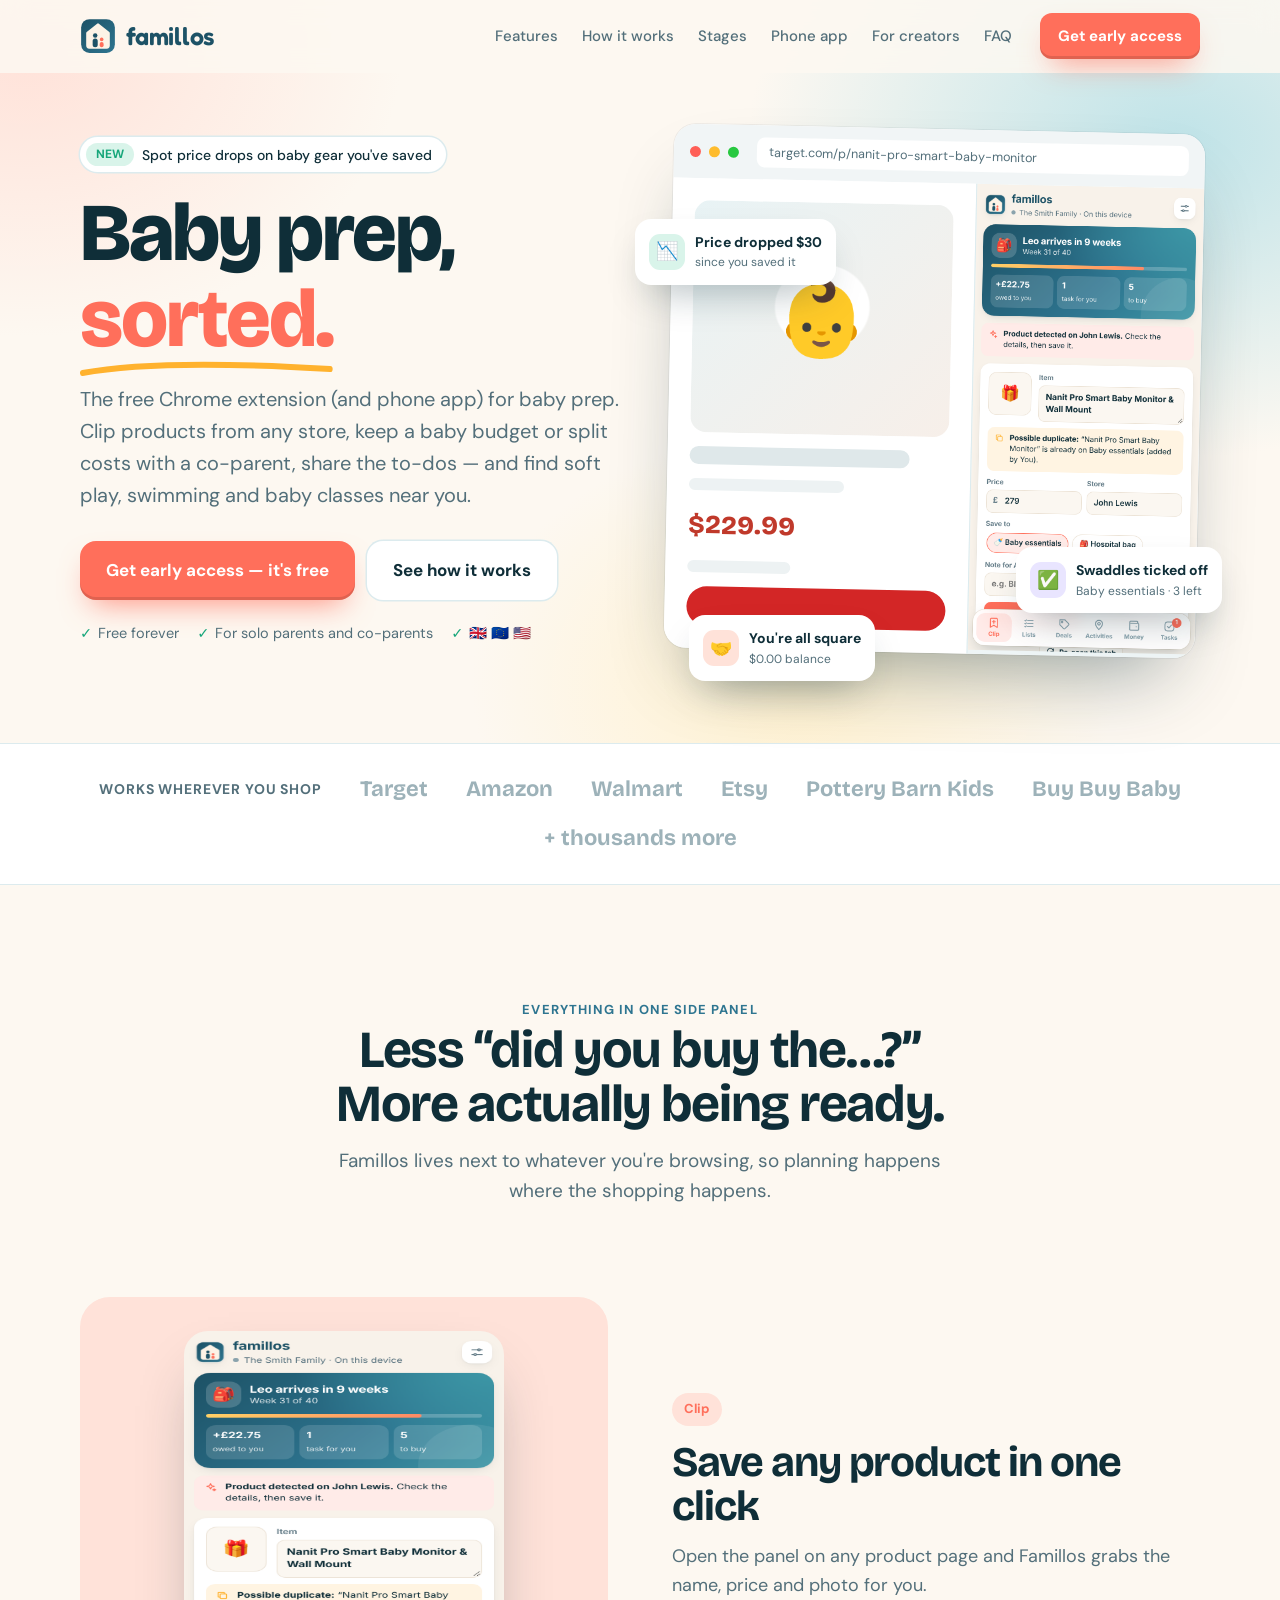
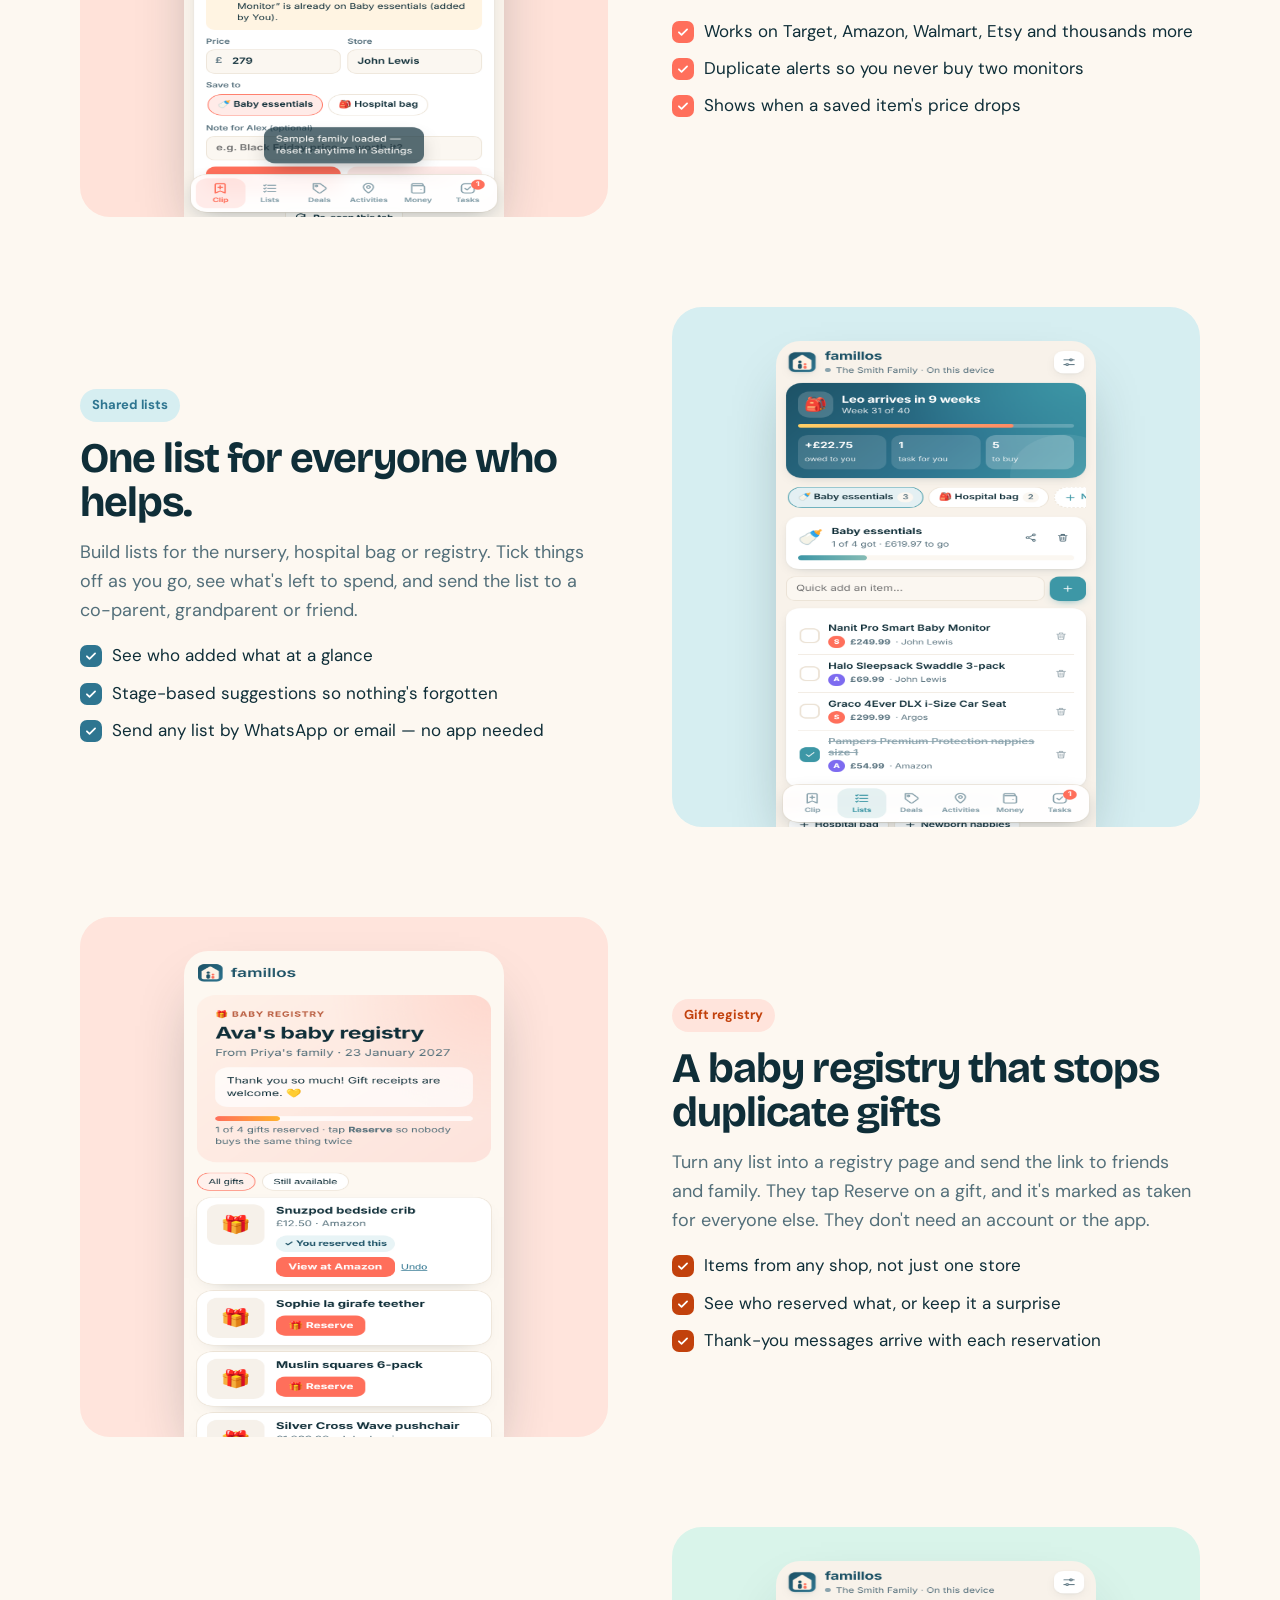
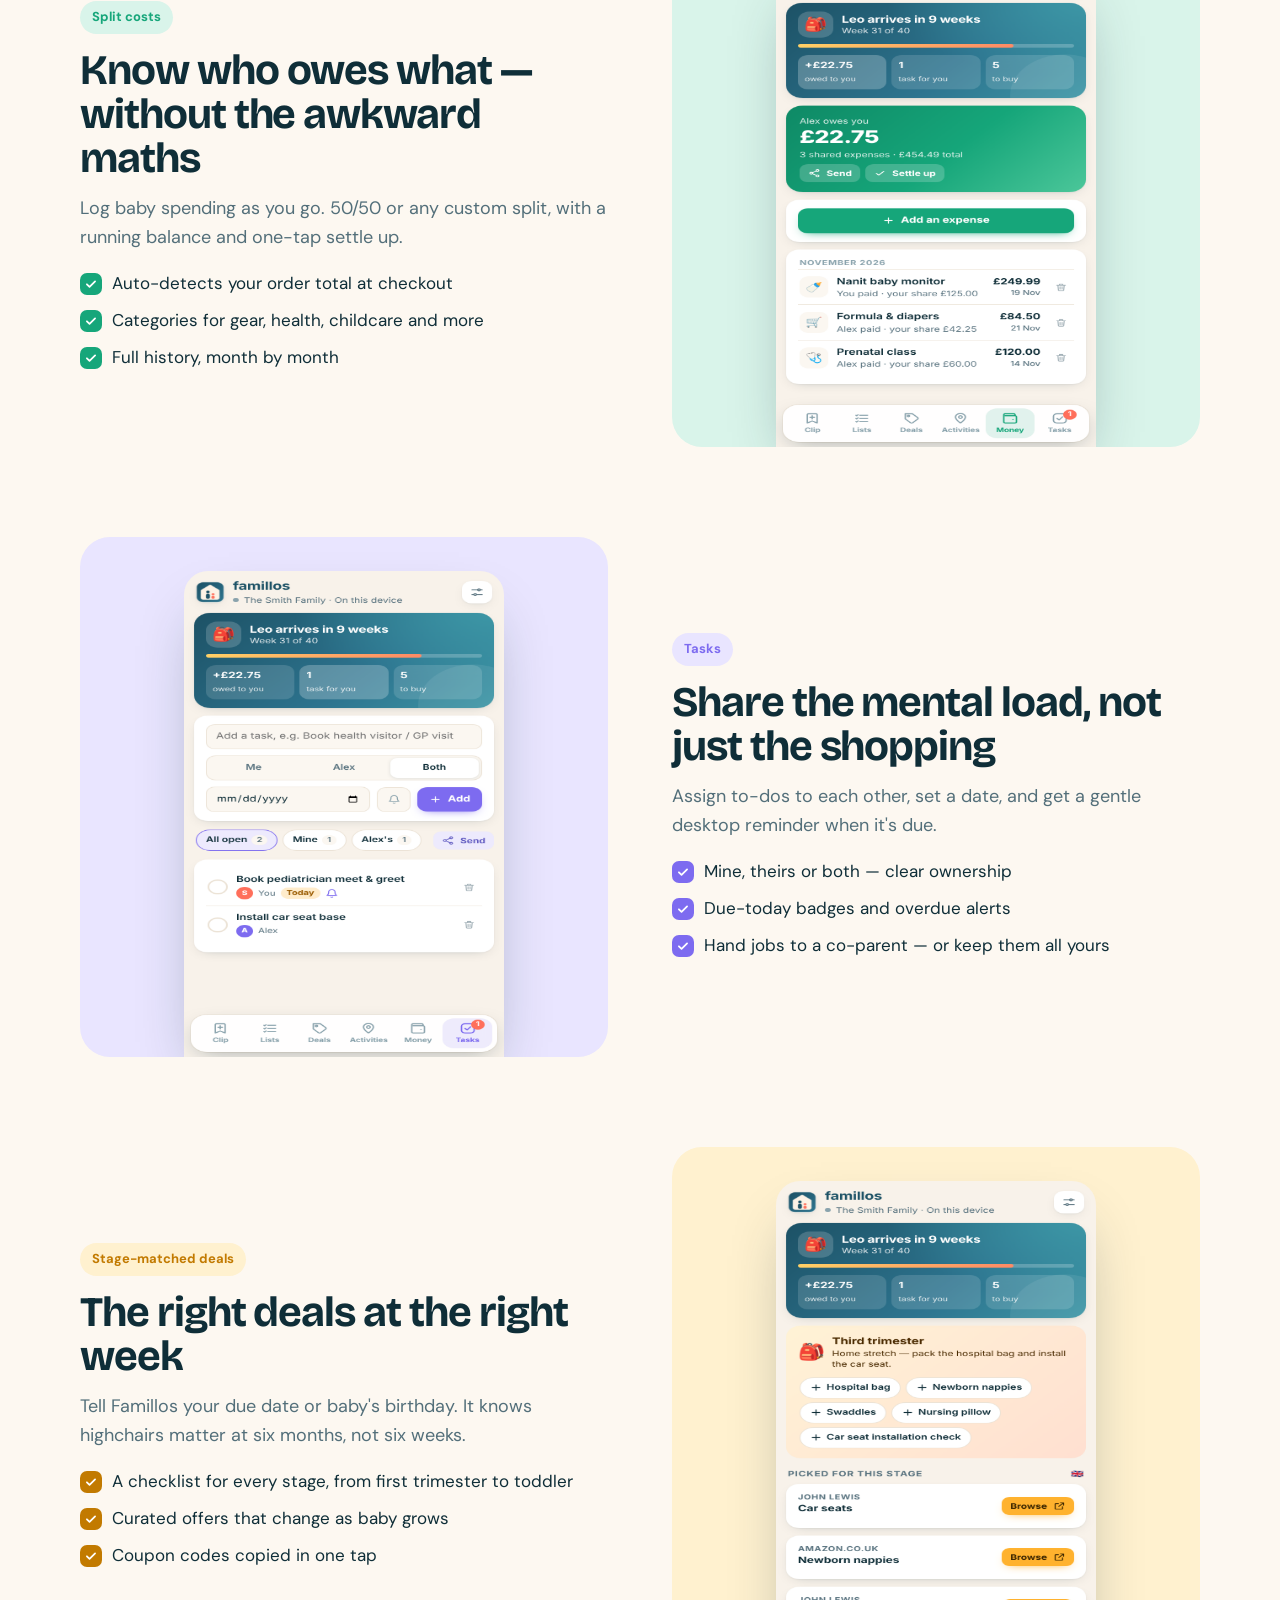
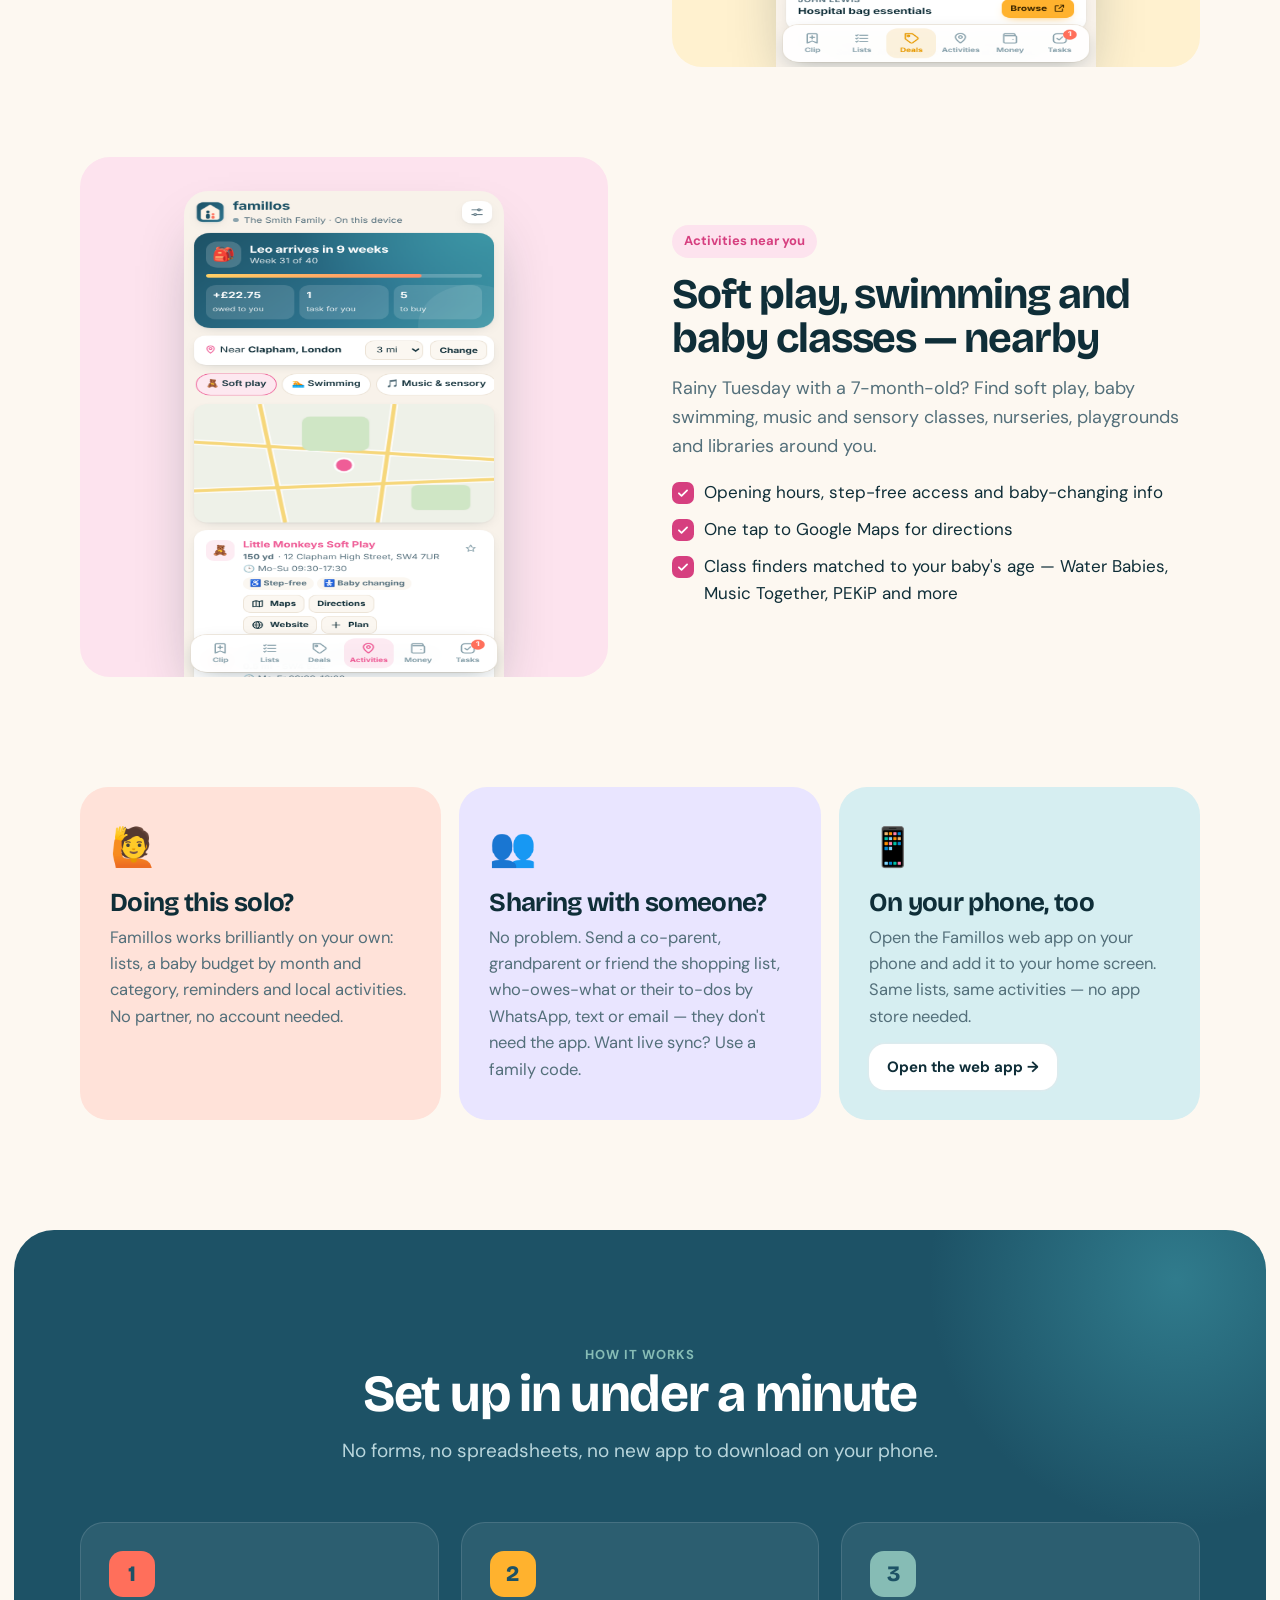
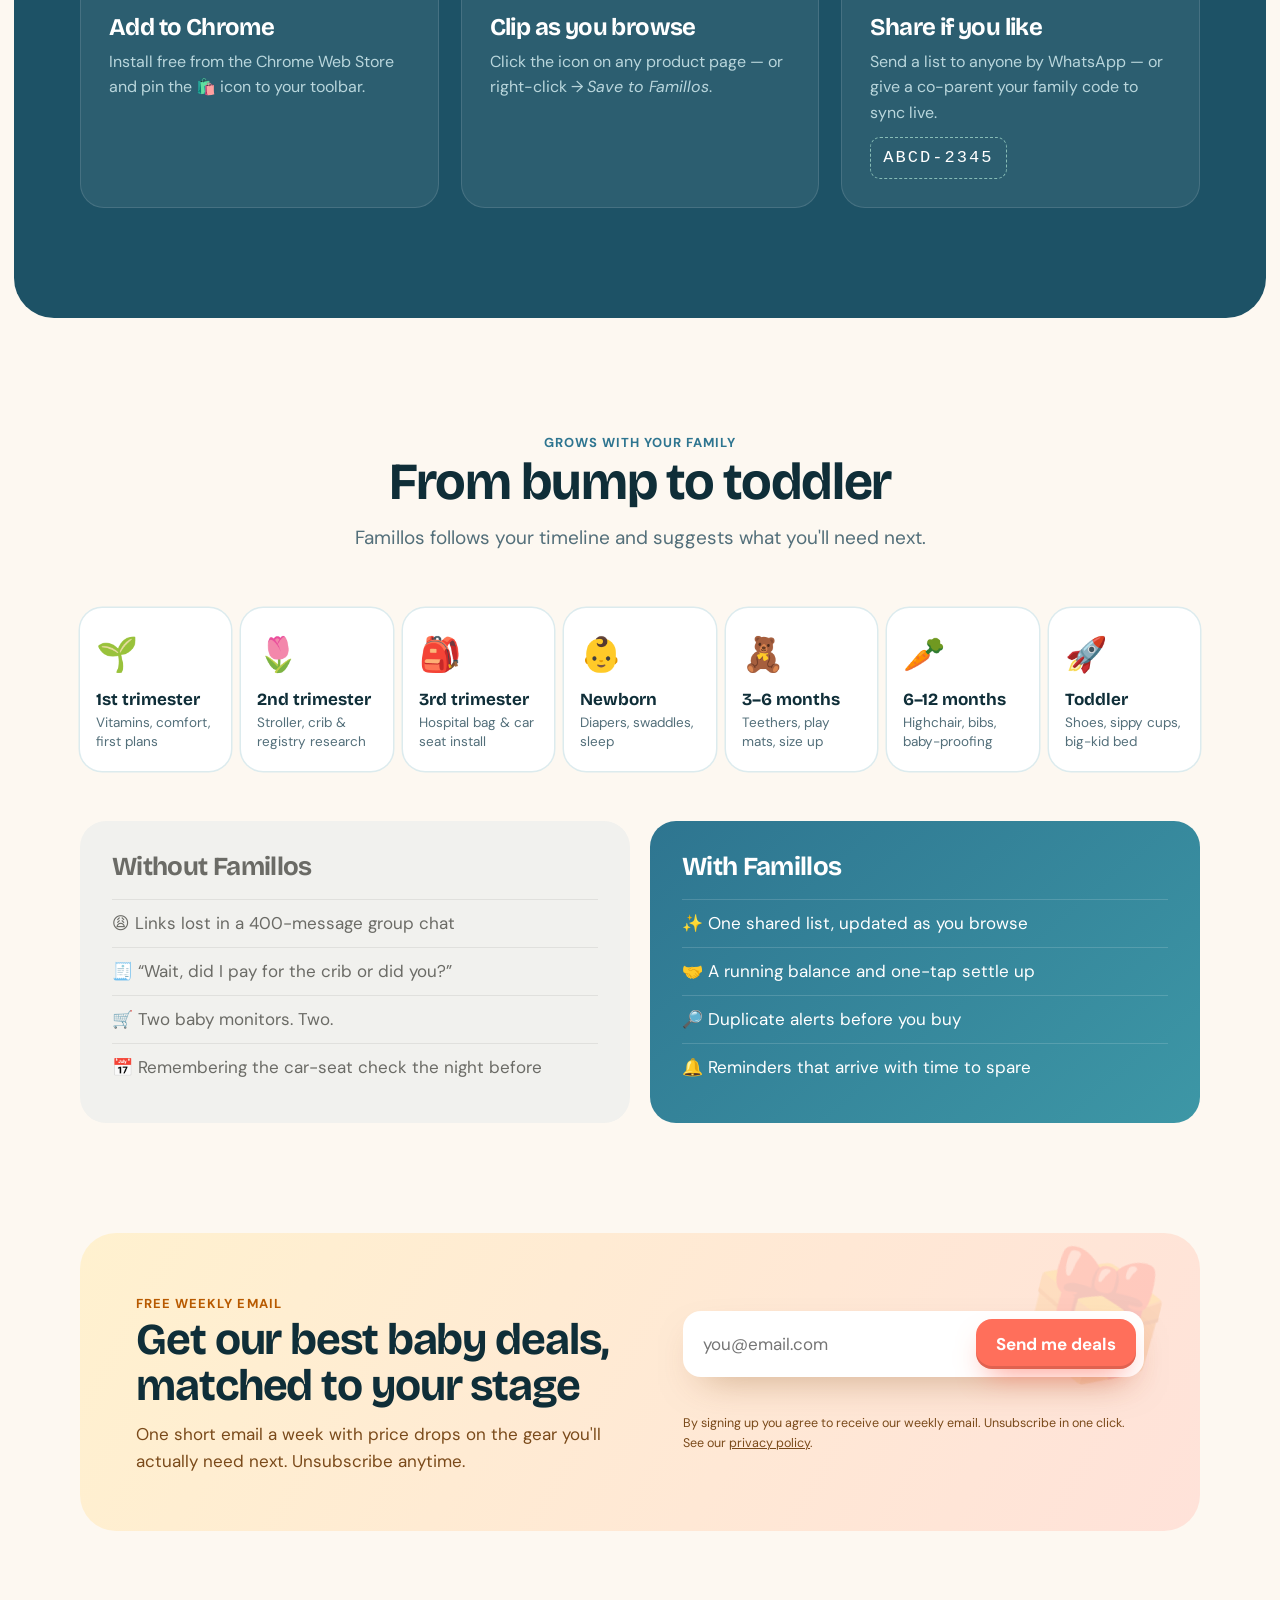
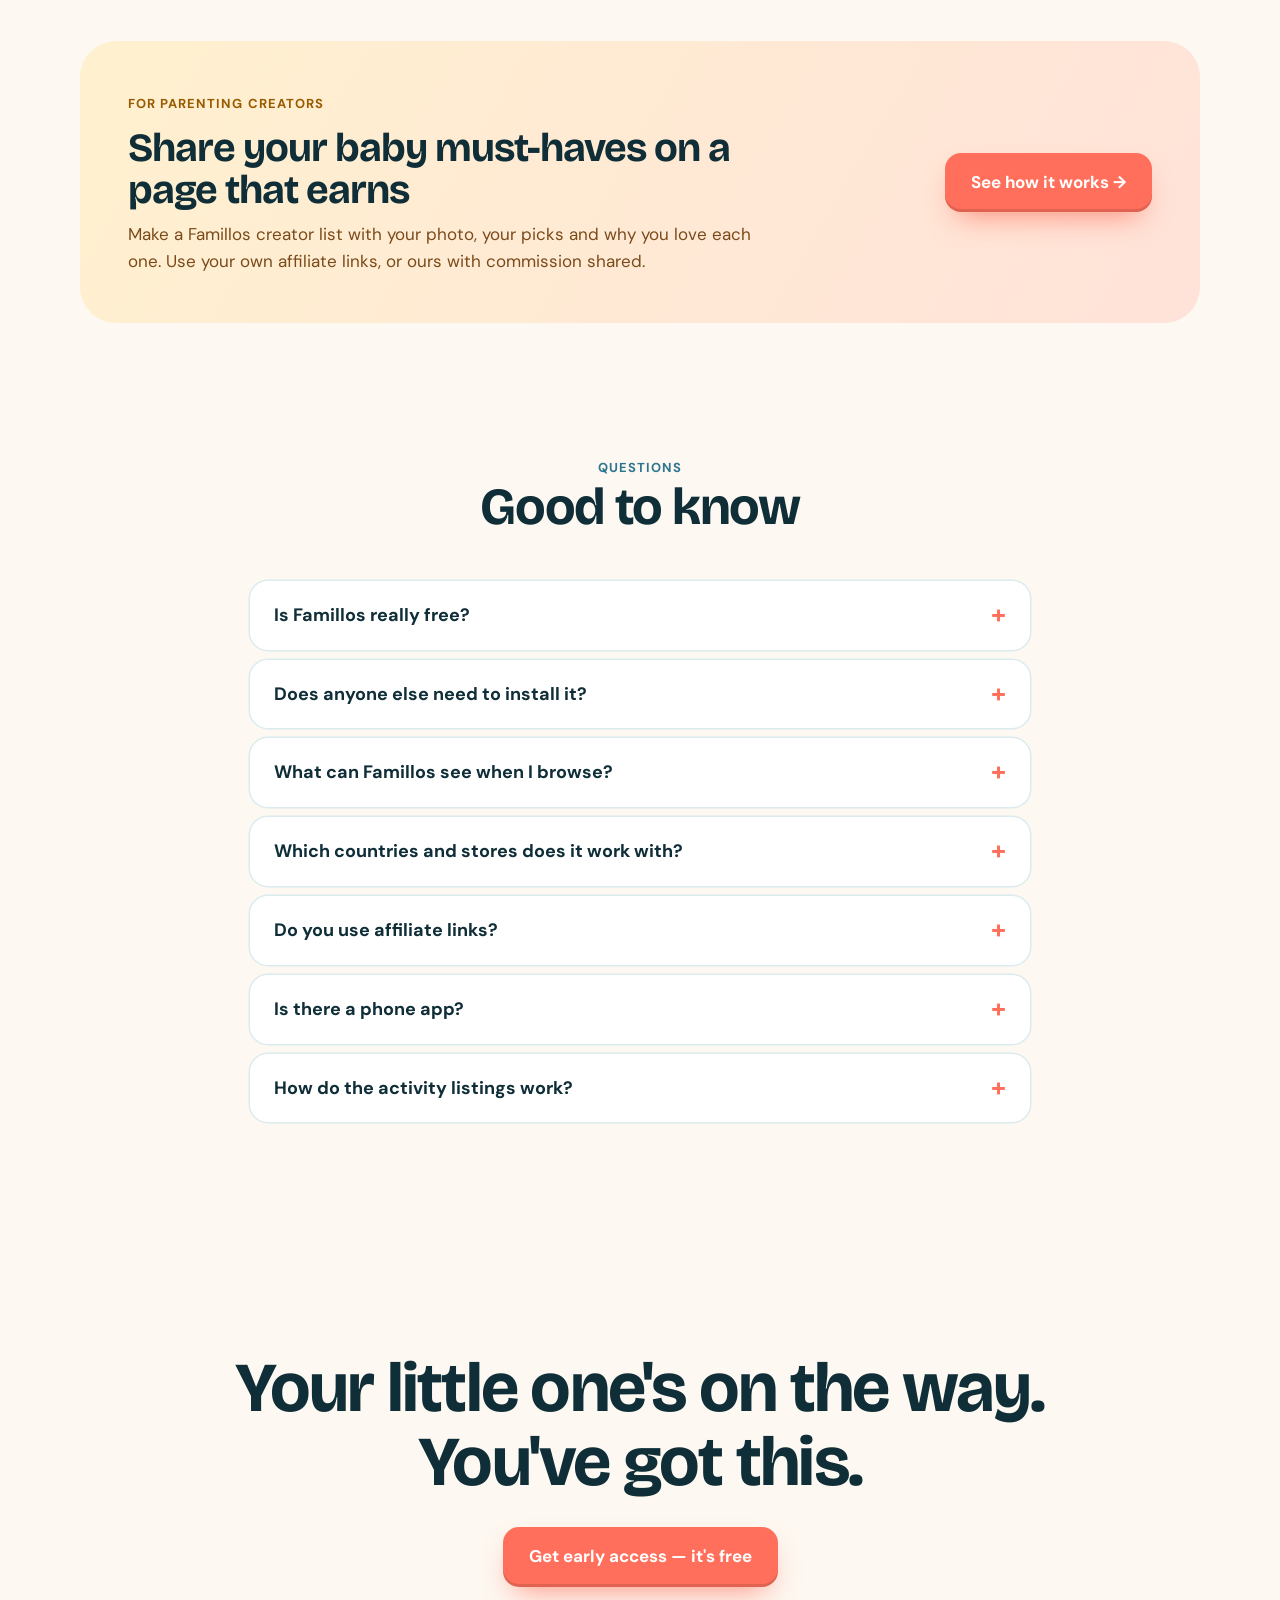
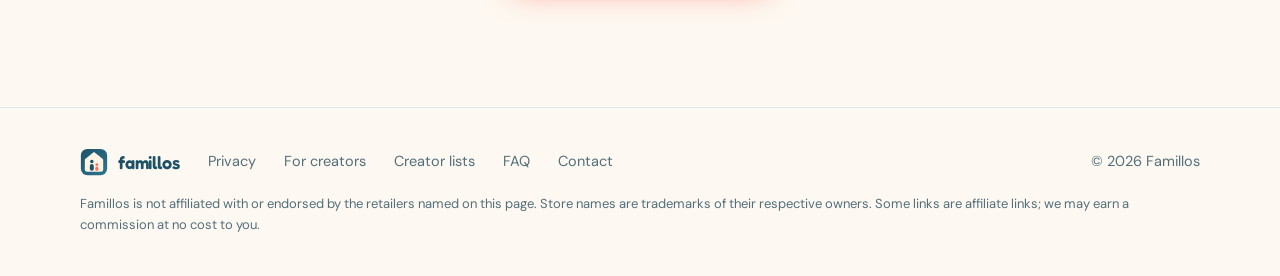
==== website/index.html @ e51f3b95 "Add files via upload" ====
<!DOCTYPE html>
<html lang="en">
<head>
  <meta charset="UTF-8">
  <meta name="viewport" content="width=device-width, initial-scale=1">
  <title>Famillos — Baby shopping, budgets and to-dos, sorted</title>
  <meta name="description" content="Free Chrome extension for expecting and new parents. Save baby products from any store to shared lists, split costs 50/50, share to-dos and get deals matched to your stage.">
  <meta property="og:type" content="website">
  <meta property="og:title" content="Famillos — Baby prep, sorted.">
  <meta property="og:url" content="https://famillos.com/">
  <link rel="canonical" href="https://famillos.com/">
  <meta property="og:description" content="Clip baby products from any store, split costs, share to-dos. Free for Chrome.">
  <meta property="og:image" content="https://famillos.com/assets/og-image.png">
  <meta name="twitter:card" content="summary_large_image">
  <link rel="icon" href="assets/favicon.png">
  <link rel="apple-touch-icon" href="assets/icon-180.png">
  <link rel="preconnect" href="https://fonts.googleapis.com">
  <link rel="preconnect" href="https://fonts.gstatic.com" crossorigin>
  <link href="https://fonts.googleapis.com/css2?family=Fredoka:wght@500;600;700&family=Bricolage+Grotesque:opsz,wght@12..96,600;12..96,800&family=DM+Sans:opsz,wght@9..40,400;9..40,500;9..40,700&display=swap" rel="stylesheet">
  <link rel="stylesheet" href="assets/site.css">
</head>
<body>

<nav>
  <div class="wrap">
    <a class="logo" href="/" aria-label="Famillos home"><img src="assets/logo.svg" alt="">famillos</a>
    <div class="links"><a href="#features">Features</a><a href="#how">How it works</a><a href="#stages">Stages</a><a href="app/">Phone app</a><a href="creators.html">For creators</a><a href="#faq">FAQ</a></div>
    <a class="btn btn-main" data-install="nav" href="#" style="white-space:nowrap">Add to Chrome<span class="hide-sm">&nbsp;— free</span></a>
  </div>
</nav>

<header class="hero">
  <div class="wrap hero-grid">
    <div>
      <span class="pill"><b>NEW</b> Spot price drops on baby gear you've saved</span>
      <h1>Baby prep,<br><span class="hl">sorted.<svg viewBox="0 0 300 18" preserveAspectRatio="none"><path d="M3 13C60 4 160 2 297 9" stroke="#ffb22e" stroke-width="6" fill="none" stroke-linecap="round"/></svg></span></h1>
      <p class="lead">The free Chrome extension (and phone app) for baby prep. Clip products from any store, keep a baby budget or split costs with a co-parent, share the to-dos — and find soft play, swimming and baby classes near you.</p>
      <div class="cta-row">
        <a class="btn btn-main" data-install="hero" href="#"><span class="chrome"></span> Add to Chrome — it's free</a>
        <a class="btn btn-ghost" href="#how">See how it works</a>
      </div>
      <div class="trust"><span>Free forever</span><span>For solo parents and co-parents</span><span>🇬🇧 🇪🇺 🇺🇸</span></div>
    </div>

    <div class="stage">
      <div class="browser">
        <div class="bar"><i></i><i></i><i></i><div class="url">target.com/p/nanit-pro-smart-baby-monitor</div></div>
        <div class="viewport">
          <div class="shop">
            <div class="img">👶</div>
            <div class="sk t"></div><div class="sk w6"></div>
            <div class="price-tag">$229.99</div>
            <div class="sk w4"></div>
            <div class="add-cart"></div>
          </div>
          <div class="panel"><img src="assets/panel-clip.png" alt="Famillos side panel detecting a baby monitor and offering to save it to a shared list"></div>
        </div>
      </div>
      <div class="sticker s1"><div class="e" style="background:var(--mintbg)">📉</div><div><b>Price dropped $30</b><small>since you saved it</small></div></div>
      <div class="sticker s2"><div class="e" style="background:var(--lilacbg)">✅</div><div><b>Swaddles ticked off</b><small>Baby essentials · 3 left</small></div></div>
      <div class="sticker s3"><div class="e" style="background:var(--peach)">🤝</div><div><b>You're all square</b><small>$0.00 balance</small></div></div>
    </div>
  </div>
</header>

<div class="stores">
  <div class="wrap" id="storeStrip"><span>Works wherever you shop</span><b>Amazon</b><b>John Lewis</b><b>Boots</b><b>Target</b><b>bol.com</b><b>Etsy</b><b>+ thousands more</b></div>
</div>

<section id="features">
  <div class="wrap">
    <div class="center reveal">
      <span class="eyebrow">Everything in one side panel</span>
      <h2>Less “did you buy the…?”<br>More actually being ready.</h2>
      <p class="lead">Famillos lives next to whatever you're browsing, so planning happens where the shopping happens.</p>
    </div>

    <div class="feat reveal c-coral">
      <div class="copy">
        <span class="tag">Clip</span>
        <h3>Save any product in one click</h3>
        <p>Open the panel on any product page and Famillos grabs the name, price and photo for you.</p>
        <ul><li>Works on Target, Amazon, Walmart, Etsy and thousands more</li><li>Duplicate alerts so you never buy two monitors</li><li>Shows when a saved item's price drops</li></ul>
      </div>
      <div class="shot"><img src="assets/panel-clip.png" alt="Clipping a product" loading="lazy"></div>
    </div>

    <div class="feat reveal c-teal">
      <div class="copy">
        <span class="tag">Shared lists</span>
        <h3>One list for everyone who helps.</h3>
        <p>Build lists for the nursery, hospital bag or registry. Tick things off as you go, see what's left to spend, and send the list to a co-parent, grandparent or friend.</p>
        <ul><li>See who added what at a glance</li><li>Stage-based suggestions so nothing's forgotten</li><li>Send any list by WhatsApp or email — no app needed</li></ul>
      </div>
      <div class="shot"><img src="assets/panel-lists.png" alt="Shared baby lists" loading="lazy"></div>
    </div>

    <div class="feat reveal c-rose">
      <div class="copy">
        <span class="tag">Gift registry</span>
        <h3>A baby registry that stops duplicate gifts</h3>
        <p>Turn any list into a registry page and send the link to friends and family. They tap Reserve on a gift, and it's marked as taken for everyone else. They don't need an account or the app.</p>
        <ul><li>Items from any shop, not just one store</li><li>See who reserved what, or keep it a surprise</li><li>Thank-you messages arrive with each reservation</li></ul>
      </div>
      <div class="shot"><img src="assets/page-registry.png" alt="A Famillos baby registry page" loading="lazy"></div>
    </div>

    <div class="feat reveal c-mint">
      <div class="copy">
        <span class="tag">Split costs</span>
        <h3>Know who owes what — without the awkward maths</h3>
        <p>Log baby spending as you go. 50/50 or any custom split, with a running balance and one-tap settle up.</p>
        <ul><li>Auto-detects your order total at checkout</li><li>Categories for gear, health, childcare and more</li><li>Full history, month by month</li></ul>
      </div>
      <div class="shot"><img src="assets/panel-money.png" alt="Expense splitting" loading="lazy"></div>
    </div>

    <div class="feat reveal c-lilac">
      <div class="copy">
        <span class="tag">Tasks</span>
        <h3>Share the mental load, not just the shopping</h3>
        <p>Assign to-dos to each other, set a date, and get a gentle desktop reminder when it's due.</p>
        <ul><li>Mine, theirs or both — clear ownership</li><li>Due-today badges and overdue alerts</li><li>Hand jobs to a co-parent — or keep them all yours</li></ul>
      </div>
      <div class="shot"><img src="assets/panel-tasks.png" alt="Shared tasks" loading="lazy"></div>
    </div>

    <div class="feat reveal c-sun">
      <div class="copy">
        <span class="tag">Stage-matched deals</span>
        <h3>The right deals at the right week</h3>
        <p>Tell Famillos your due date or baby's birthday. It knows highchairs matter at six months, not six weeks.</p>
        <ul><li>A checklist for every stage, from first trimester to toddler</li><li>Curated offers that change as baby grows</li><li>Coupon codes copied in one tap</li></ul>
      </div>
      <div class="shot"><img src="assets/panel-deals.png" alt="Stage-matched deals" loading="lazy"></div>
    </div>
    <div class="feat reveal c-pink">
      <div class="copy">
        <span class="tag">Activities near you</span>
        <h3>Soft play, swimming and baby classes — nearby</h3>
        <p>Rainy Tuesday with a 7-month-old? Find soft play, baby swimming, music and sensory classes, nurseries, playgrounds and libraries around you.</p>
        <ul><li>Opening hours, step-free access and baby-changing info</li><li>One tap to Google Maps for directions</li><li>Class finders matched to your baby's age — Water Babies, Music Together, PEKiP and more</li></ul>
      </div>
      <div class="shot"><img src="assets/panel-activities.png" alt="Nearby baby activities" loading="lazy"></div>
    </div>
  </div>
</section>

<section id="solo" style="padding-top:0">
  <div class="wrap">
    <div class="duo reveal">
      <div class="duo-card" style="background:var(--peach)"><div class="e">🙋</div><h3>Doing this solo?</h3><p>Famillos works brilliantly on your own: lists, a baby budget by month and category, reminders and local activities. No partner, no account needed.</p></div>
      <div class="duo-card" style="background:var(--lilacbg)"><div class="e">👥</div><h3>Sharing with someone?</h3><p>No problem. Send a co-parent, grandparent or friend the shopping list, who-owes-what or their to-dos by WhatsApp, text or email — they don't need the app. Want live sync? Use a family code.</p></div>
      <div class="duo-card" style="background:#d6eef1"><div class="e">📱</div><h3>On your phone, too</h3><p>Open the Famillos web app on your phone and add it to your home screen. Same lists, same activities — no app store needed.</p><a class="btn btn-ghost" href="app/" style="margin-top:14px;padding:11px 18px;font-size:15px">Open the web app →</a></div>
    </div>
  </div>
</section>


<section class="steps-sec" id="how">
  <div class="wrap">
    <div class="center reveal">
      <span class="eyebrow">How it works</span>
      <h2>Set up in under a minute</h2>
      <p class="lead">No forms, no spreadsheets, no new app to download on your phone.</p>
    </div>
    <div class="steps">
      <div class="step reveal"><div class="n" style="background:var(--coral)">1</div><h3>Add to Chrome</h3><p>Install free from the Chrome Web Store and pin the 🛍️ icon to your toolbar.</p></div>
      <div class="step reveal"><div class="n" style="background:var(--sun)">2</div><h3>Clip as you browse</h3><p>Click the icon on any product page — or right-click → <em>Save to Famillos</em>.</p></div>
      <div class="step reveal"><div class="n" style="background:var(--sage)">3</div><h3>Share if you like</h3><p>Send a list to anyone by WhatsApp — or give a co-parent your family code to sync live.</p><span class="code">ABCD-2345</span></div>
    </div>
  </div>
</section>

<section id="stages">
  <div class="wrap">
    <div class="center reveal">
      <span class="eyebrow">Grows with your family</span>
      <h2>From bump to toddler</h2>
      <p class="lead">Famillos follows your timeline and suggests what you'll need next.</p>
    </div>
    <div class="timeline reveal">
      <div class="tl"><div class="e">🌱</div><b>1st trimester</b><span>Vitamins, comfort, first plans</span></div>
      <div class="tl"><div class="e">🌷</div><b>2nd trimester</b><span>Stroller, crib &amp; registry research</span></div>
      <div class="tl"><div class="e">🎒</div><b>3rd trimester</b><span>Hospital bag &amp; car seat install</span></div>
      <div class="tl"><div class="e">👶</div><b>Newborn</b><span>Diapers, swaddles, sleep</span></div>
      <div class="tl"><div class="e">🧸</div><b>3–6 months</b><span>Teethers, play mats, size up</span></div>
      <div class="tl"><div class="e">🥕</div><b>6–12 months</b><span>Highchair, bibs, baby-proofing</span></div>
      <div class="tl"><div class="e">🚀</div><b>Toddler</b><span>Shoes, sippy cups, big-kid bed</span></div>
    </div>

    <div class="compare reveal">
      <div class="col before"><h3>Without Famillos</h3><ul>
        <li>😩 Links lost in a 400-message group chat</li><li>🧾 “Wait, did I pay for the crib or did you?”</li><li>🛒 Two baby monitors. Two.</li><li>📅 Remembering the car-seat check the night before</li></ul></div>
      <div class="col after"><h3>With Famillos</h3><ul>
        <li>✨ One shared list, updated as you browse</li><li>🤝 A running balance and one-tap settle up</li><li>🔎 Duplicate alerts before you buy</li><li>🔔 Reminders that arrive with time to spare</li></ul></div>
    </div>
  </div>
</section>

<section id="waitlist" style="padding-top:0">
  <div class="wrap">
    <div class="lead-box reveal">
      <div>
        <span class="eyebrow" style="color:#b85a00">Free weekly email</span>
        <h2>Get our best baby deals, matched to your stage</h2>
        <p style="margin-top:12px;color:#7a4a1a">One short email a week with price drops on the gear you'll actually need next. Unsubscribe anytime.</p>
      </div>
      <div>
        <form class="sub" data-lead="deals-newsletter">
          <input type="email" required placeholder="you@email.com" aria-label="Email address">
          <button class="btn btn-main" data-label="Send me deals">Send me deals</button>
        </form>
        <div class="form-msg" aria-live="polite"></div>
        <p style="font-size:12.5px;color:#7a4a1a;margin-top:6px">By signing up you agree to receive our weekly email. Unsubscribe in one click. See our <a href="privacy.html">privacy policy</a>.</p>
      </div>
    </div>
  </div>
</section>

<section id="creators-teaser" style="padding-top:0">
  <div class="wrap">
    <div class="creator-band reveal">
      <div><span class="eyebrow" style="color:#9a5b00">For parenting creators</span>
        <h2>Share your baby must-haves on a page that earns</h2>
        <p>Make a Famillos creator list with your photo, your picks and why you love each one. Use your own affiliate links, or ours with commission shared.</p></div>
      <a class="btn btn-main" href="creators.html">See how it works →</a>
    </div>
  </div>
</section>

<section id="faq" style="padding-top:20px">
  <div class="wrap">
    <div class="center reveal"><span class="eyebrow">Questions</span><h2>Good to know</h2></div>
    <div class="faq">
      <details><summary>Is Famillos really free?</summary><p>Yes. Lists, budgets, cost splitting, tasks, reminders and sync are free. We keep the lights on through clearly labelled affiliate links on some deals — you never pay more.</p></details>
      <details><summary>Does anyone else need to install it?</summary><p>No. Famillos works on its own, and you can send a co-parent, grandparent or friend any list, the cost split or their to-dos by WhatsApp, text or email. If they do install it, you can link up with a family code and everything syncs live.</p></details>
      <details><summary>What can Famillos see when I browse?</summary><p>Only the product page you're on, and only when you open the panel or right-click to save. If you turn on order detection, it also reads checkout confirmation pages to offer adding the total to your expenses. We never sell your data. <a href="privacy.html">Read the privacy policy</a>.</p></details>
      <details><summary>Which countries and stores does it work with?</summary><p>Famillos is built for families in the UK, Ireland, Europe and the US — prices show in £, € or $, and deals and activities are matched to your country. Clipping works on almost any online shop (Amazon, John Lewis, Boots, Argos, Target, Walmart, bol.com, dm, Vertbaudet, Etsy and thousands more). If something isn't detected, you can type it in.</p></details>
      <details><summary>Do you use affiliate links?</summary><p>Some deals in the Deals tab are affiliate links, and they're labelled “Affiliate”. If you buy through them, we may earn a small commission at no extra cost to you. We never swap or insert affiliate links on pages you browse.</p></details>
      <details><summary>Is there a phone app?</summary><p>Yes — open <a href="app/">the Famillos web app</a> on your phone and choose “Add to Home Screen”. It works on iPhone and Android. The Chrome extension needs Chrome 116+ on Windows, Mac, Linux or ChromeOS; Edge and Brave support is coming.</p></details>
      <details><summary>How do the activity listings work?</summary><p>We search open map data from OpenStreetMap (and optionally Google) around the area you choose. We only store a rough area — never your exact address. Details like opening hours can change, so check with the venue before you go.</p></details>
    </div>
  </div>
</section>

<section class="final">
  <div class="wrap">
    <h2 class="reveal">Your little one's on the way. You've got this.</h2>
    <a class="btn btn-main reveal" data-install="footer" href="#"><span class="chrome"></span> Add to Chrome — it's free</a>
  </div>
</section>

<footer>
  <div class="wrap">
    <a class="logo" href="/" style="font-size:18px"><img src="assets/logo.svg" alt="" style="width:28px;height:28px">famillos</a>
    <a href="privacy.html">Privacy</a>
    <a href="creators.html">For creators</a>
    <a href="lists.html">Creator lists</a>
    <a href="#faq">FAQ</a>
    <a data-contact href="mailto:hello@famillos.com">Contact</a>
    <span style="margin-left:auto">© <span id="yr"></span> Famillos</span>
    <p class="disc">Famillos is not affiliated with or endorsed by the retailers named on this page. Store names are trademarks of their respective owners. Some links are affiliate links; we may earn a commission at no cost to you.</p>
  </div>
</footer>

<script src="config.js"></script>
<script src="site.js"></script>
<script>
  document.getElementById("yr").textContent = new Date().getFullYear();
  document.querySelectorAll("details").forEach(function (d) { d.addEventListener("toggle", function () { if (d.open && window.fmTrack) fmTrack("faq_open", { q: d.querySelector("summary").textContent }); }); });
</script>
</body>
</html>
---- website/assets/site.css ----
:root {
      --ink: #0f2e38; --muted: #536f7a; --line: #dcebee; --bg: #fdf8f1; --white: #fff;
      --teal-900: #1d5266; --teal: #2e7590; --teal-2: #3d97a6; --sage: #86bcb5; --sky: #bfe3e8;
      --coral: #ff6f5b; --peach: #ffe2d9; --sun: #ffb22e; --butter: #fff1cf; --mint: #16a67a; --mintbg: #d9f4ea; --lilac: #7d6bf0; --lilacbg: #e9e5ff;
      --display: "Bricolage Grotesque", ui-rounded, system-ui, sans-serif;
      --body: "DM Sans", system-ui, -apple-system, "Segoe UI", sans-serif;
    }
    * { box-sizing: border-box; margin: 0; padding: 0; }
    html { scroll-behavior: smooth; }
    body { font: 17px/1.6 var(--body); color: var(--ink); background: var(--bg); overflow-x: hidden; }
    img { max-width: 100%; display: block; }
    a { color: inherit; }
    .wrap { max-width: 1160px; margin: 0 auto; padding: 0 20px; }
    h1, h2, h3 { font-family: var(--display); letter-spacing: -.025em; line-height: 1.05; }
    h2 { font-size: clamp(32px, 4.6vw, 52px); }
    .eyebrow { display: inline-flex; align-items: center; gap: 8px; font-weight: 700; font-size: 13px; letter-spacing: .08em; text-transform: uppercase; color: var(--teal); }
    .center { text-align: center; }
    .lead { font-size: 19px; color: var(--muted); max-width: 620px; }
    .center .lead { margin: 14px auto 0; }

    .btn { display: inline-flex; align-items: center; gap: 10px; padding: 16px 26px; border-radius: 16px; font-weight: 700; font-size: 17px; text-decoration: none; border: 0; cursor: pointer; transition: transform .15s, box-shadow .15s; font-family: var(--body); }
    .btn:hover { transform: translateY(-2px); }
    .btn-main { background: var(--coral); color: #fff; box-shadow: 0 14px 30px -12px rgba(255, 111, 91, .8), inset 0 -3px 0 rgba(0,0,0,.12); }
    .btn-main:hover { box-shadow: 0 20px 36px -12px rgba(255, 111, 91, .9), inset 0 -3px 0 rgba(0,0,0,.12); }
    .btn-ghost { background: var(--white); color: var(--ink); box-shadow: 0 0 0 1.5px var(--line); }
    .chrome { width: 22px; height: 22px; border-radius: 50%; background: conic-gradient(#ea4335 0 33%, #fbbc05 0 66%, #34a853 0); position: relative; flex: none; }
    .chrome::after { content: ""; position: absolute; inset: 6px; border-radius: 50%; background: #4285f4; box-shadow: 0 0 0 2.5px #fff; }

    /* nav */
    nav { position: sticky; top: 0; z-index: 50; background: color-mix(in srgb, var(--bg) 85%, transparent); backdrop-filter: blur(14px); border-bottom: 1px solid transparent; transition: border-color .2s; }
    nav .wrap { display: flex; align-items: center; gap: 28px; height: 72px; }
    .logo { display: flex; align-items: center; gap: 10px; font-family: "Fredoka", var(--display); font-weight: 600; font-size: 25px; letter-spacing: -.01em; text-decoration: none; color: var(--teal-900); }
    .logo img { width: 36px; height: 36px; }
    nav .links { display: flex; gap: 24px; margin-left: auto; font-weight: 500; font-size: 15px; }
    nav .links a { text-decoration: none; color: var(--muted); }
    nav .links a:hover { color: var(--ink); }
    nav .btn { padding: 11px 18px; font-size: 15px; border-radius: 12px; }
    @media (max-width: 760px) { nav .links { display: none; } nav .btn { margin-left: auto; } .hide-sm { display: none; } }

    /* hero */
    .hero { position: relative; padding: 56px 0 90px; }
    .hero::before { content: ""; position: absolute; inset: -200px -10% auto; height: 900px; z-index: -1;
      background: radial-gradient(40% 50% at 85% 30%, var(--sky), transparent 70%), radial-gradient(35% 45% at 10% 20%, var(--peach), transparent 70%), radial-gradient(30% 40% at 60% 90%, var(--butter), transparent 70%); }
    .hero-grid { display: grid; grid-template-columns: 1.02fr 1fr; gap: 48px; align-items: center; }
    @media (max-width: 960px) { .hero-grid { grid-template-columns: 1fr; } }
    .hero h1 { font-size: clamp(44px, 6.6vw, 82px); font-weight: 800; margin: 18px 0 20px; }
    .hero h1 .hl { color: var(--coral); position: relative; white-space: nowrap; }
    .hero h1 .hl svg { position: absolute; left: 0; bottom: -10px; width: 100%; height: 18px; }
    .hero .lead { font-size: 20px; }
    .cta-row { display: flex; flex-wrap: wrap; gap: 12px; margin-top: 30px; align-items: center; }
    .trust { display: flex; flex-wrap: wrap; gap: 18px; margin-top: 22px; color: var(--muted); font-size: 14.5px; }
    .trust span::before { content: "✓"; color: var(--mint); font-weight: 800; margin-right: 6px; }
    .pill { display: inline-flex; align-items: center; gap: 8px; padding: 6px 14px 6px 6px; border-radius: 99px; background: var(--white); box-shadow: 0 0 0 1.5px var(--line); font-size: 14px; font-weight: 500; }
    .pill b { background: var(--mintbg); color: var(--mint); padding: 2px 10px; border-radius: 99px; font-size: 12px; }

    /* browser mockup */
    .stage { position: relative; }
    .browser { background: var(--white); border-radius: 22px; box-shadow: 0 40px 80px -30px rgba(15, 46, 56, .45), 0 0 0 1px rgba(15,46,56,.06); overflow: hidden; transform: rotate(1.2deg); }
    .bar { display: flex; align-items: center; gap: 8px; padding: 12px 16px; background: #f1f5f6; }
    .bar i { width: 11px; height: 11px; border-radius: 50%; background: #ff5f57; } .bar i:nth-child(2) { background: #febc2e; } .bar i:nth-child(3) { background: #28c840; }
    .url { flex: 1; margin-left: 10px; background: var(--white); border-radius: 8px; padding: 5px 12px; font-size: 12.5px; color: var(--muted); }
    .viewport { display: grid; grid-template-columns: 1fr 228px; height: 470px; }
    .shop { padding: 22px; display: flex; flex-direction: column; gap: 14px; background: #fff; }
    .shop .img { flex: 1; border-radius: 16px; background: radial-gradient(60% 60% at 50% 45%, #fff 0 30%, transparent 31%), linear-gradient(135deg, #e8f3f5, #f7efe9); display: grid; place-items: center; font-size: 74px; }
    .sk { height: 12px; border-radius: 99px; background: #edf2f3; } .sk.w6 { width: 60%; } .sk.w4 { width: 40%; } .sk.t { height: 18px; width: 85%; background: #dfe8ea; }
    .price-tag { font-family: var(--display); font-weight: 800; font-size: 26px; color: #c0392b; }
    .add-cart { height: 40px; border-radius: 99px; background: #cc0000; opacity: .85; }
    .panel { border-left: 1px solid var(--line); overflow: hidden; background: #eef5f6; }
    .panel img { width: 100%; }
    .sticker { position: absolute; background: var(--white); border-radius: 16px; padding: 12px 14px; display: flex; gap: 10px; align-items: center; box-shadow: 0 18px 40px -16px rgba(15,46,56,.4); font-size: 14px; animation: float 5s ease-in-out infinite; }
    .sticker .e { width: 36px; height: 36px; border-radius: 11px; display: grid; place-items: center; font-size: 18px; }
    .sticker small { display: block; color: var(--muted); font-size: 12px; }
    .s1 { left: -34px; top: 90px; } .s2 { right: -22px; bottom: 40px; animation-delay: -2.5s; } .s3 { left: 20px; bottom: -28px; animation-delay: -1.2s; }
    @keyframes float { 50% { transform: translateY(-8px); } }
    @media (max-width: 560px) { .viewport { grid-template-columns: 1fr; } .shop { display: none; } .browser { transform: none; } .s1 { left: -6px; } .s2 { right: -6px; } }

    /* stores strip */
    .stores { padding: 28px 0; border-block: 1px solid var(--line); background: var(--white); }
    .stores .wrap { display: flex; flex-wrap: wrap; justify-content: center; gap: 14px 38px; align-items: center; color: var(--muted); }
    .stores b { font-family: var(--display); font-size: 22px; color: #9db2b9; }
    .stores span { font-size: 14px; font-weight: 700; letter-spacing: .06em; text-transform: uppercase; }

    section { padding: 110px 0; }

    /* features */
    .feat { display: grid; grid-template-columns: 1fr 1fr; gap: 64px; align-items: center; margin-top: 90px; }
    .feat:nth-child(even) .copy { order: 2; }
    @media (max-width: 860px) { .feat { grid-template-columns: 1fr; gap: 30px; } .feat:nth-child(even) .copy { order: 0; } }
    .feat h3 { font-size: clamp(30px, 3.6vw, 42px); margin: 14px 0 14px; }
    .feat p { color: var(--muted); font-size: 18px; }
    .feat ul { list-style: none; margin-top: 18px; display: grid; gap: 10px; }
    .feat li { display: flex; gap: 10px; }
    .feat li::before { content: ""; width: 22px; height: 22px; flex: none; border-radius: 7px; background: var(--c) url("data:image/svg+xml,%3Csvg xmlns='http://www.w3.org/2000/svg' viewBox='0 0 24 24' fill='none' stroke='white' stroke-width='3' stroke-linecap='round' stroke-linejoin='round'%3E%3Cpath d='m5 12.5 4.5 4.5L19 7.5'/%3E%3C/svg%3E") center/14px no-repeat; margin-top: 3px; }
    .tag { display: inline-block; padding: 6px 12px; border-radius: 99px; font-weight: 700; font-size: 13px; background: var(--bg2); color: var(--c); }
    .shot { border-radius: 30px; padding: 34px 34px 0; background: var(--bg2); display: flex; justify-content: center; overflow: hidden; height: 520px; position: relative; }
    .shot img { width: 320px; border-radius: 24px 24px 0 0; box-shadow: 0 30px 60px -24px rgba(15,46,56,.45); }
    .c-coral { --c: var(--coral); --bg2: var(--peach); } .c-teal { --c: var(--teal); --bg2: #d6eef1; }
    .c-pink { --c: #d63f7f; --bg2: #fde3ee; }
    .duo { display: grid; grid-template-columns: repeat(3, 1fr); gap: 18px; }
    @media (max-width: 900px) { .duo { grid-template-columns: 1fr; } }
    .duo-card { border-radius: 28px; padding: 30px; }
    .duo-card .e { font-size: 38px; }
    .duo-card h3 { font-size: 26px; margin: 12px 0 8px; }
    .duo-card p { color: var(--muted); font-size: 16.5px; }
    .c-mint { --c: var(--mint); --bg2: var(--mintbg); } .c-sun { --c: #c27a00; --bg2: var(--butter); } .c-lilac { --c: var(--lilac); --bg2: var(--lilacbg); }

    /* steps */
    .steps-sec { background: var(--teal-900); color: #fff; border-radius: 40px; margin: 0 14px; position: relative; overflow: hidden; }
    .steps-sec::after { content: ""; position: absolute; width: 500px; height: 500px; border-radius: 50%; right: -160px; top: -200px; background: radial-gradient(circle, rgba(61,151,166,.6), transparent 70%); }
    .steps-sec .eyebrow { color: var(--sage); }
    .steps-sec .lead { color: #b9d6dc; }
    .steps { display: grid; grid-template-columns: repeat(3, 1fr); gap: 22px; margin-top: 56px; position: relative; z-index: 1; }
    @media (max-width: 860px) { .steps { grid-template-columns: 1fr; } }
    .step { background: rgba(255,255,255,.07); border: 1px solid rgba(255,255,255,.12); border-radius: 24px; padding: 28px; }
    .step .n { width: 46px; height: 46px; border-radius: 14px; display: grid; place-items: center; font-family: var(--display); font-weight: 800; font-size: 22px; color: var(--teal-900); }
    .step h3 { font-size: 24px; margin: 18px 0 8px; }
    .step p { color: #b9d6dc; font-size: 16px; }
    .code { display: inline-block; margin-top: 12px; font-family: ui-monospace, monospace; letter-spacing: .12em; padding: 6px 12px; border-radius: 10px; border: 1.5px dashed var(--sage); color: #fff; }

    /* timeline */
    .timeline { display: grid; grid-template-columns: repeat(7, 1fr); gap: 10px; margin-top: 54px; }
    @media (max-width: 960px) { .timeline { grid-template-columns: repeat(2, 1fr); } }
    .tl { background: var(--white); border-radius: 22px; padding: 20px 16px; box-shadow: 0 0 0 1.5px var(--line); transition: transform .2s; }
    .tl:hover { transform: translateY(-4px) rotate(-1deg); }
    .tl .e { font-size: 34px; }
    .tl b { display: block; font-family: var(--display); font-size: 17px; margin: 8px 0 4px; line-height: 1.15; }
    .tl span { font-size: 13.5px; color: var(--muted); line-height: 1.4; display: block; }

    /* compare */
    .compare { display: grid; grid-template-columns: 1fr 1fr; gap: 20px; margin-top: 50px; }
    @media (max-width: 760px) { .compare { grid-template-columns: 1fr; } }
    .col { border-radius: 26px; padding: 32px; }
    .col.before { background: #f1f1ee; color: #6b6b66; }
    .col.after { background: linear-gradient(140deg, #2e7590, #3d97a6); color: #fff; }
    .col h3 { font-size: 26px; margin-bottom: 18px; }
    .col li { list-style: none; padding: 10px 0; border-top: 1px solid rgba(0,0,0,.07); display: flex; gap: 10px; }
    .col.after li { border-color: rgba(255,255,255,.15); }

    /* lead */
    .lead-box { background: linear-gradient(120deg, var(--butter), var(--peach)); border-radius: 36px; padding: 56px; display: grid; grid-template-columns: 1.1fr 1fr; gap: 40px; align-items: center; position: relative; overflow: hidden; }
    .lead-box::after { content: "🎁"; position: absolute; right: 30px; top: -10px; font-size: 120px; opacity: .14; transform: rotate(14deg); }
    @media (max-width: 860px) { .lead-box { grid-template-columns: 1fr; padding: 34px 24px; } }
    .lead-box h2 { font-size: clamp(30px, 4vw, 44px); }
    form.sub { display: flex; gap: 10px; background: var(--white); padding: 8px; border-radius: 18px; box-shadow: 0 16px 40px -20px rgba(120, 60, 0, .5); position: relative; z-index: 1; }
    form.sub input { flex: 1; min-width: 0; border: 0; outline: 0; font: inherit; padding: 0 12px; background: transparent; }
    form.sub .btn { padding: 14px 20px; }
    .form-msg { font-size: 14px; margin-top: 10px; min-height: 20px; } .form-msg.ok { color: var(--mint); font-weight: 700; } .form-msg.err { color: #c0392b; }
    @media (max-width: 480px) { form.sub { flex-direction: column; } form.sub input { padding: 12px; } }

    /* faq */
    .faq { max-width: 780px; margin: 46px auto 0; }
    details { background: var(--white); border-radius: 18px; margin-bottom: 10px; box-shadow: 0 0 0 1.5px var(--line); }
    summary { list-style: none; cursor: pointer; padding: 20px 24px; font-weight: 700; font-size: 18px; display: flex; justify-content: space-between; gap: 14px; }
    summary::-webkit-details-marker { display: none; }
    summary::after { content: "+"; font-size: 26px; line-height: 1; color: var(--coral); transition: transform .2s; }
    details[open] summary::after { transform: rotate(45deg); }
    details p { padding: 0 24px 22px; color: var(--muted); }

    /* final cta */
    .final { text-align: center; padding: 110px 0 120px; }
    .final h2 { font-size: clamp(38px, 6vw, 70px); max-width: 860px; margin: 0 auto 28px; }

    footer { border-top: 1px solid var(--line); padding: 40px 0; font-size: 14.5px; color: var(--muted); }
    footer .wrap { display: flex; flex-wrap: wrap; gap: 18px 28px; align-items: center; }
    footer a { text-decoration: none; } footer a:hover { color: var(--ink); }
    footer .disc { flex-basis: 100%; font-size: 13px; }

    .reveal { opacity: 0; transform: translateY(24px); transition: opacity .7s ease, transform .7s ease; }
    .reveal.in { opacity: 1; transform: none; }
    @media (prefers-reduced-motion: reduce) { .reveal { opacity: 1; transform: none; } .sticker { animation: none; } html { scroll-behavior: auto; } }

    .c-rose { --c: #c2410c; --bg2: #ffe4dc; }
    .creator-band { background: linear-gradient(120deg, #fff1cf, #ffe2d9); border-radius: 36px; padding: 48px; display: flex; gap: 32px; align-items: center; justify-content: space-between; flex-wrap: wrap; }
    .creator-band > div { max-width: 640px; }
    .creator-band h2 { font-size: clamp(28px, 3.6vw, 40px); margin: 10px 0; }
    .creator-band p { color: #7a4a1a; }
    @media (max-width: 760px) { .creator-band { padding: 30px 22px; } }

    /* keep decorative glows from widening the page (no sideways scroll on phones) */
    .hero, .c-hero { overflow-x: clip; }
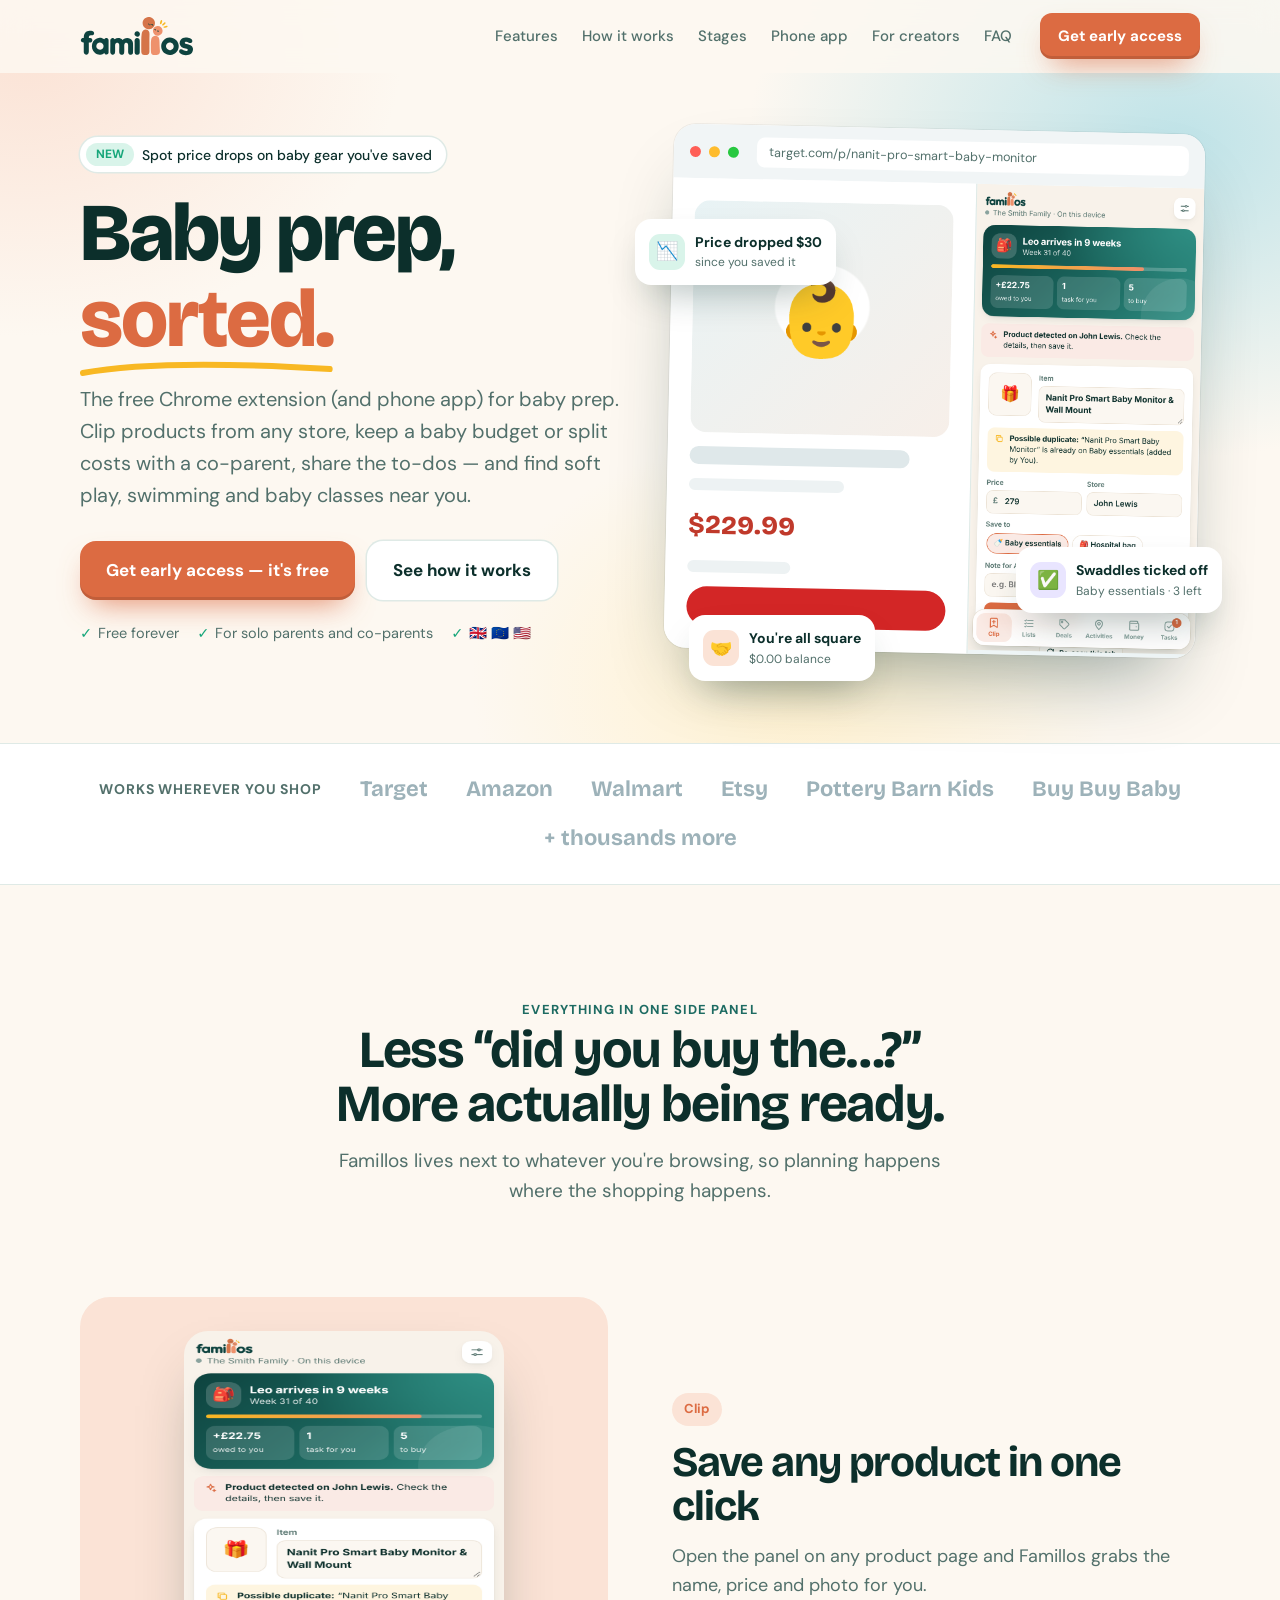
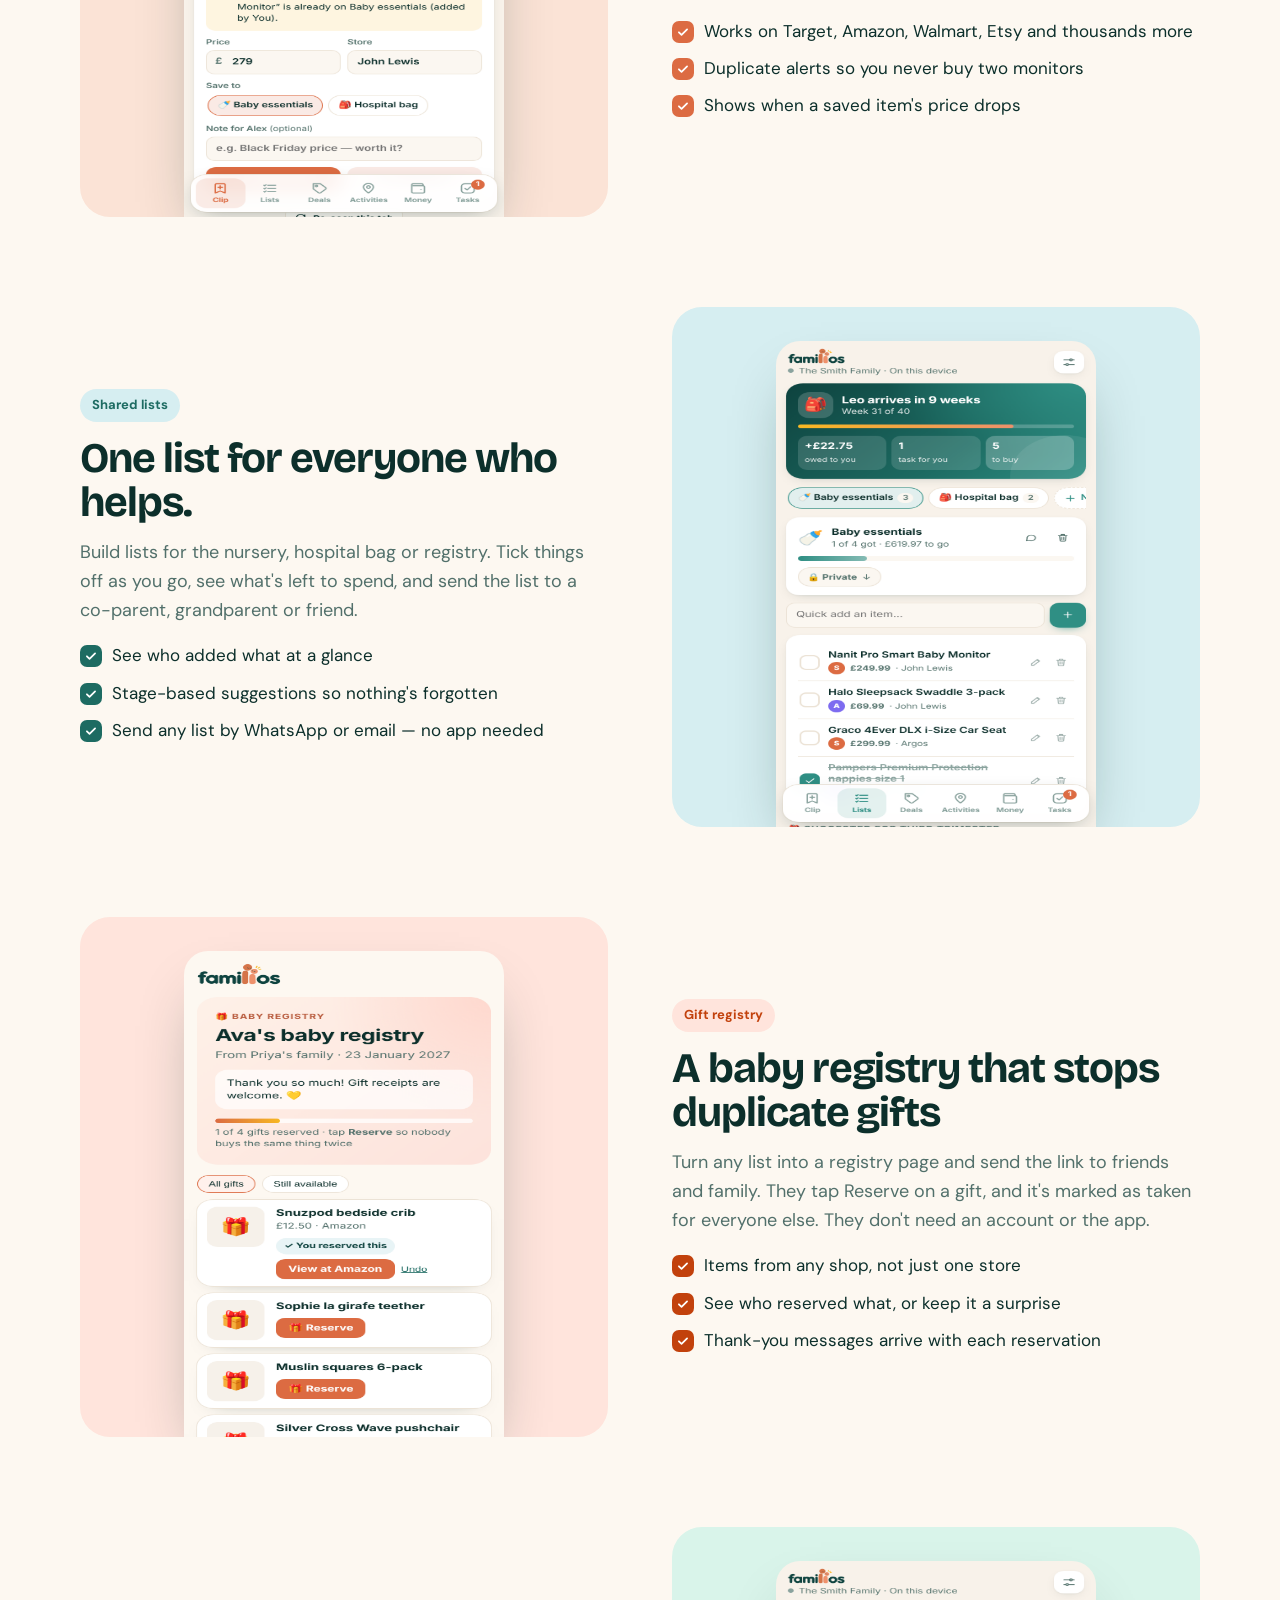
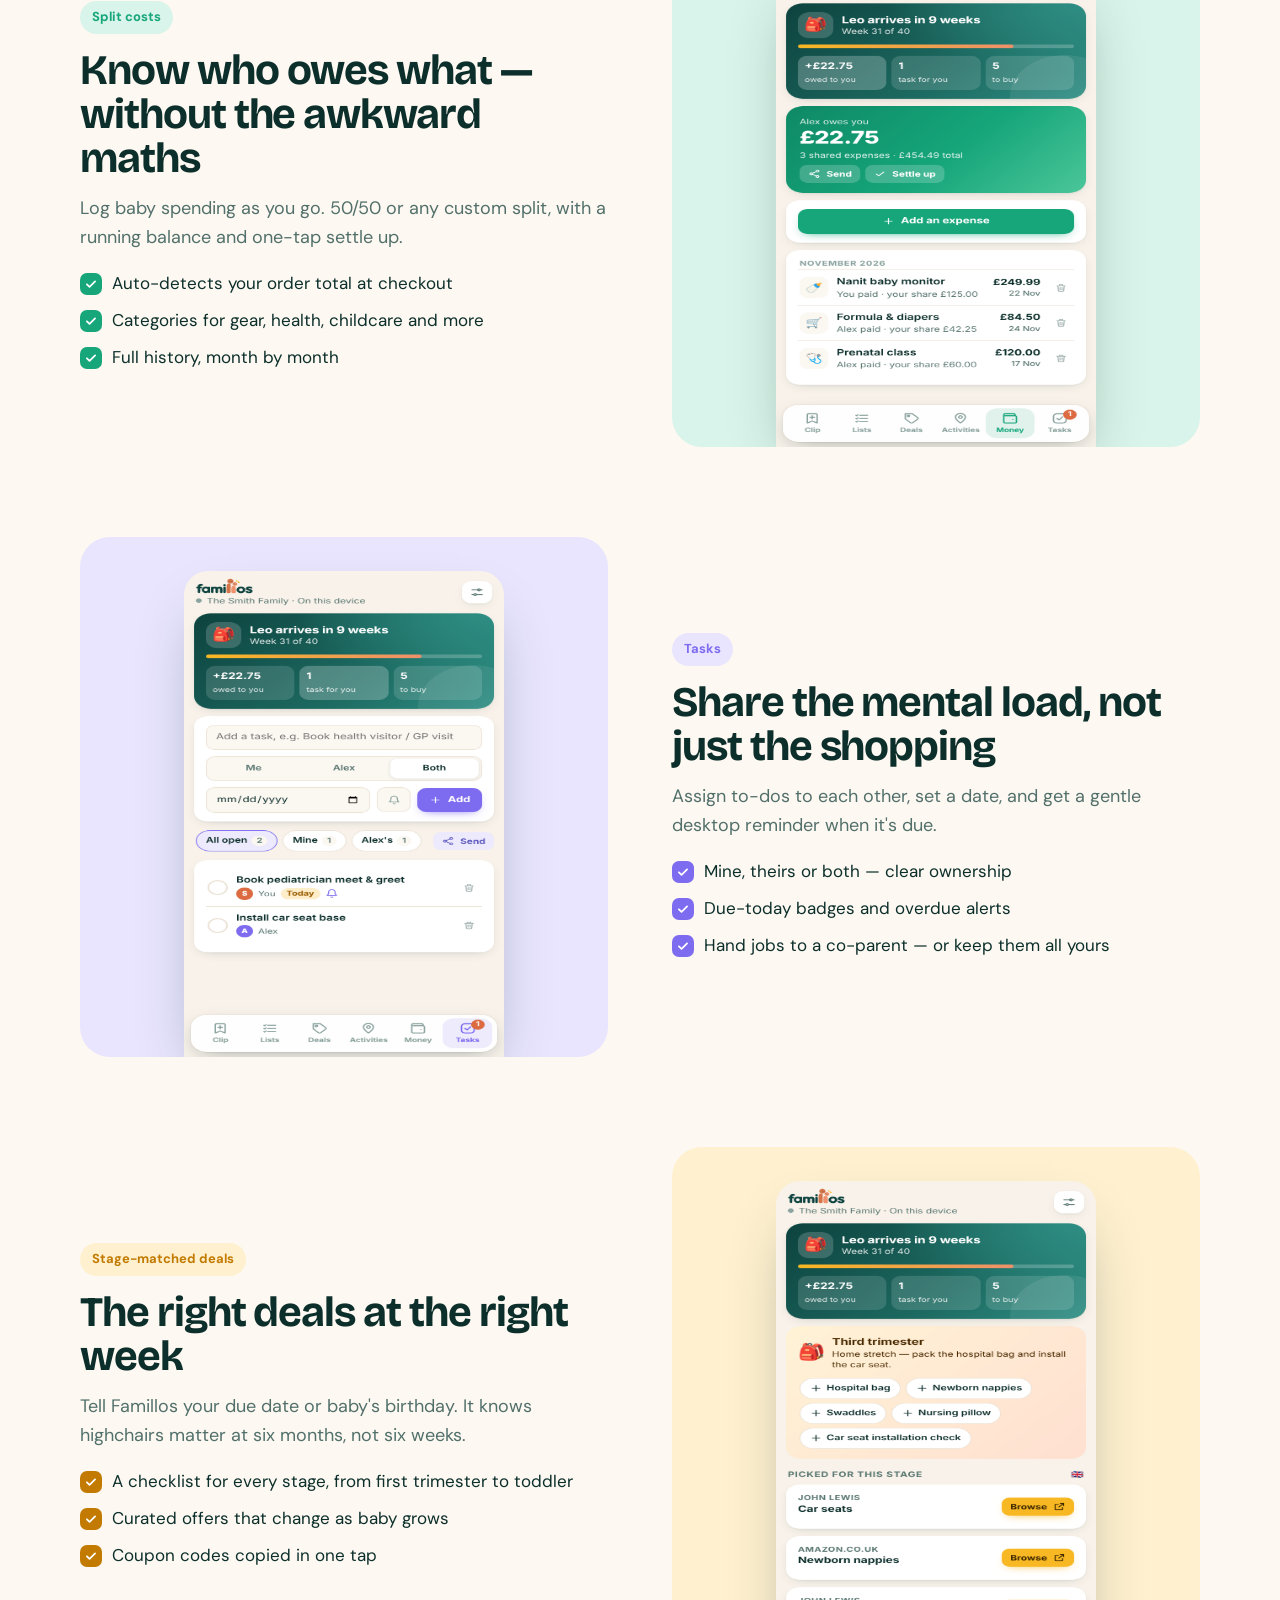
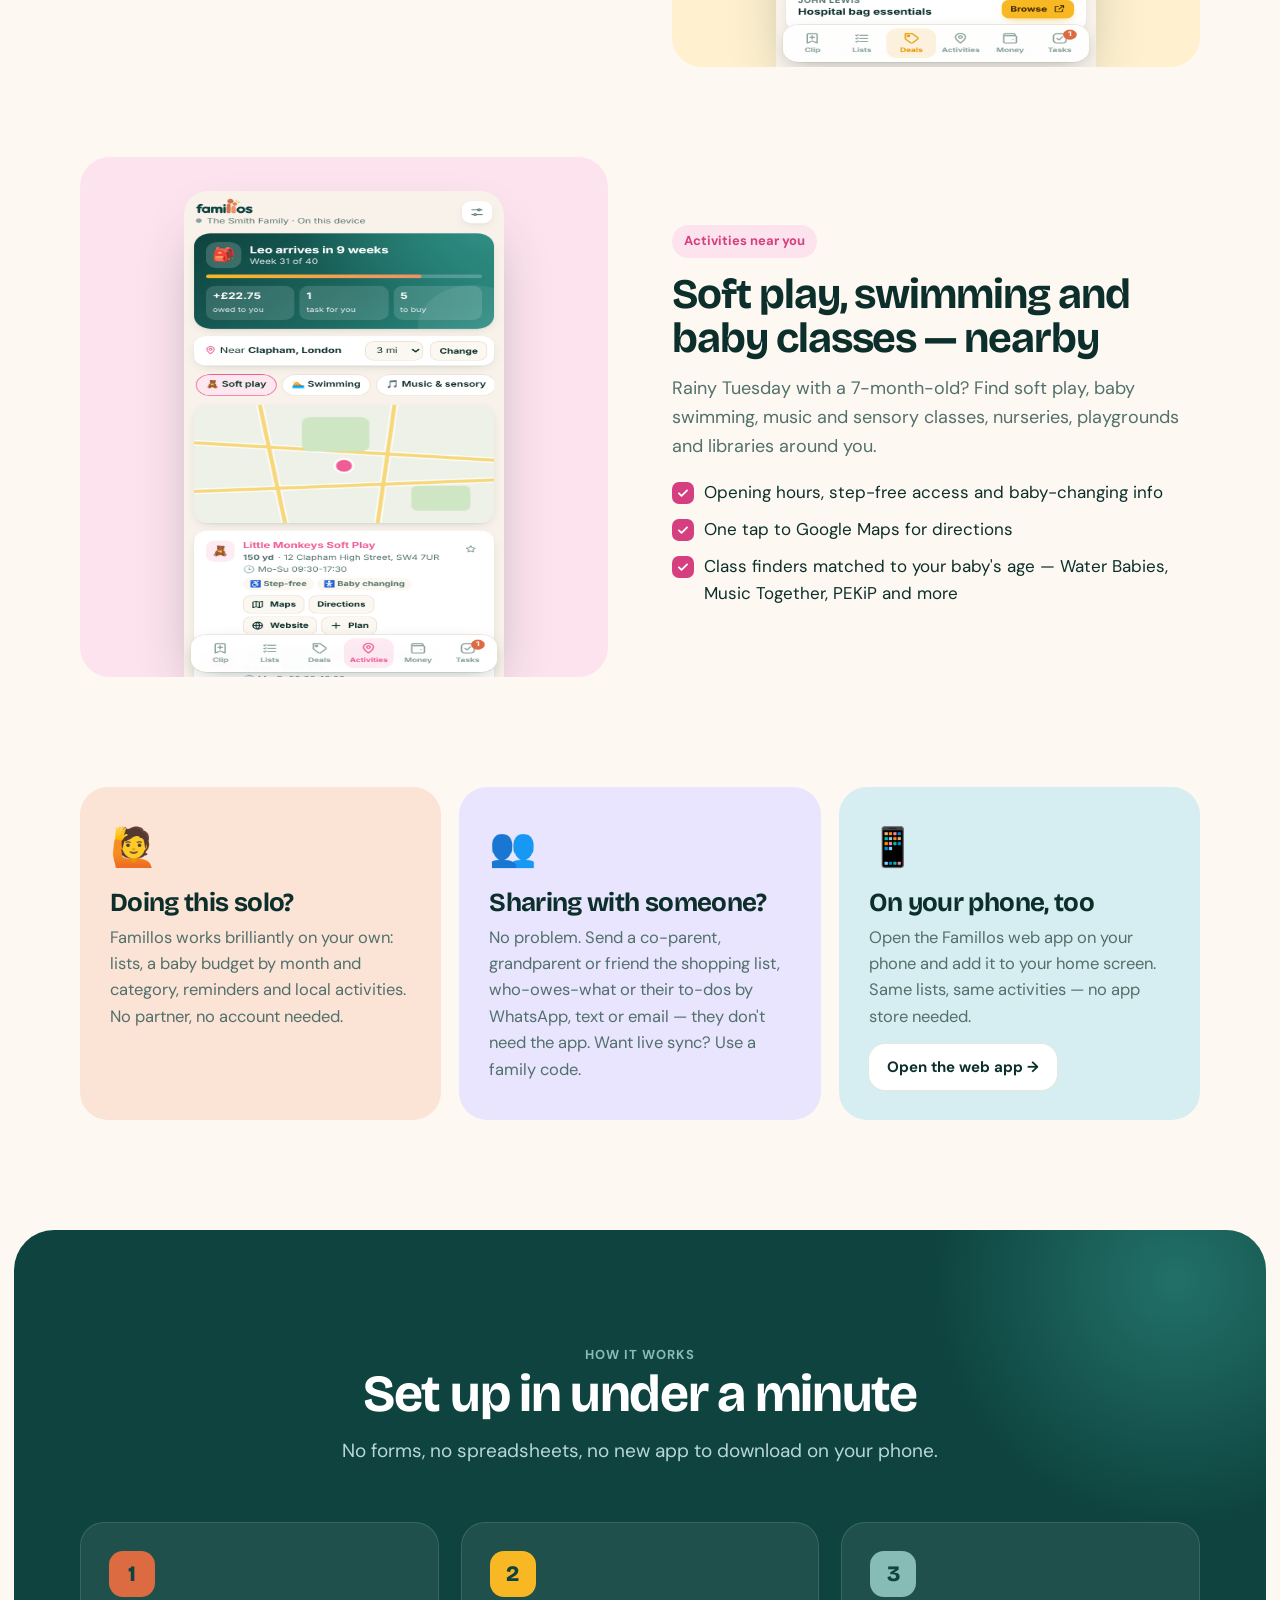
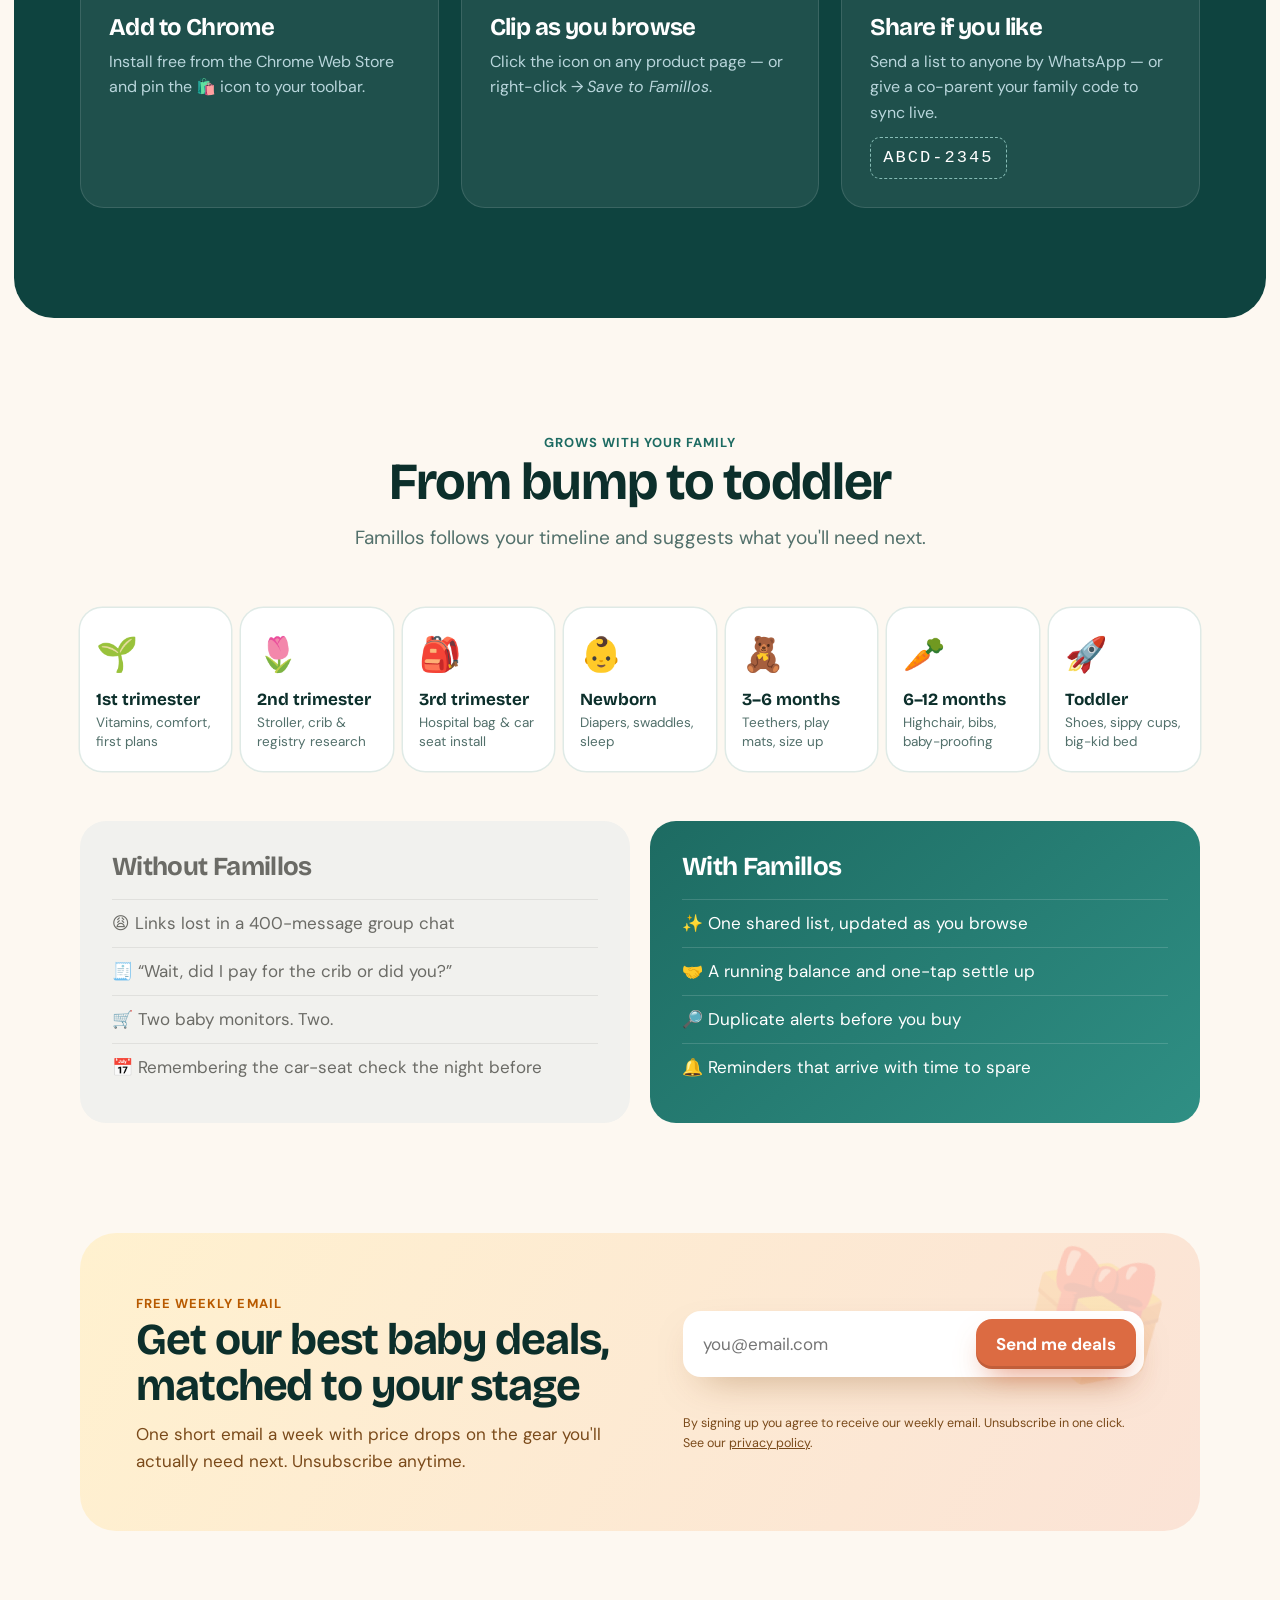
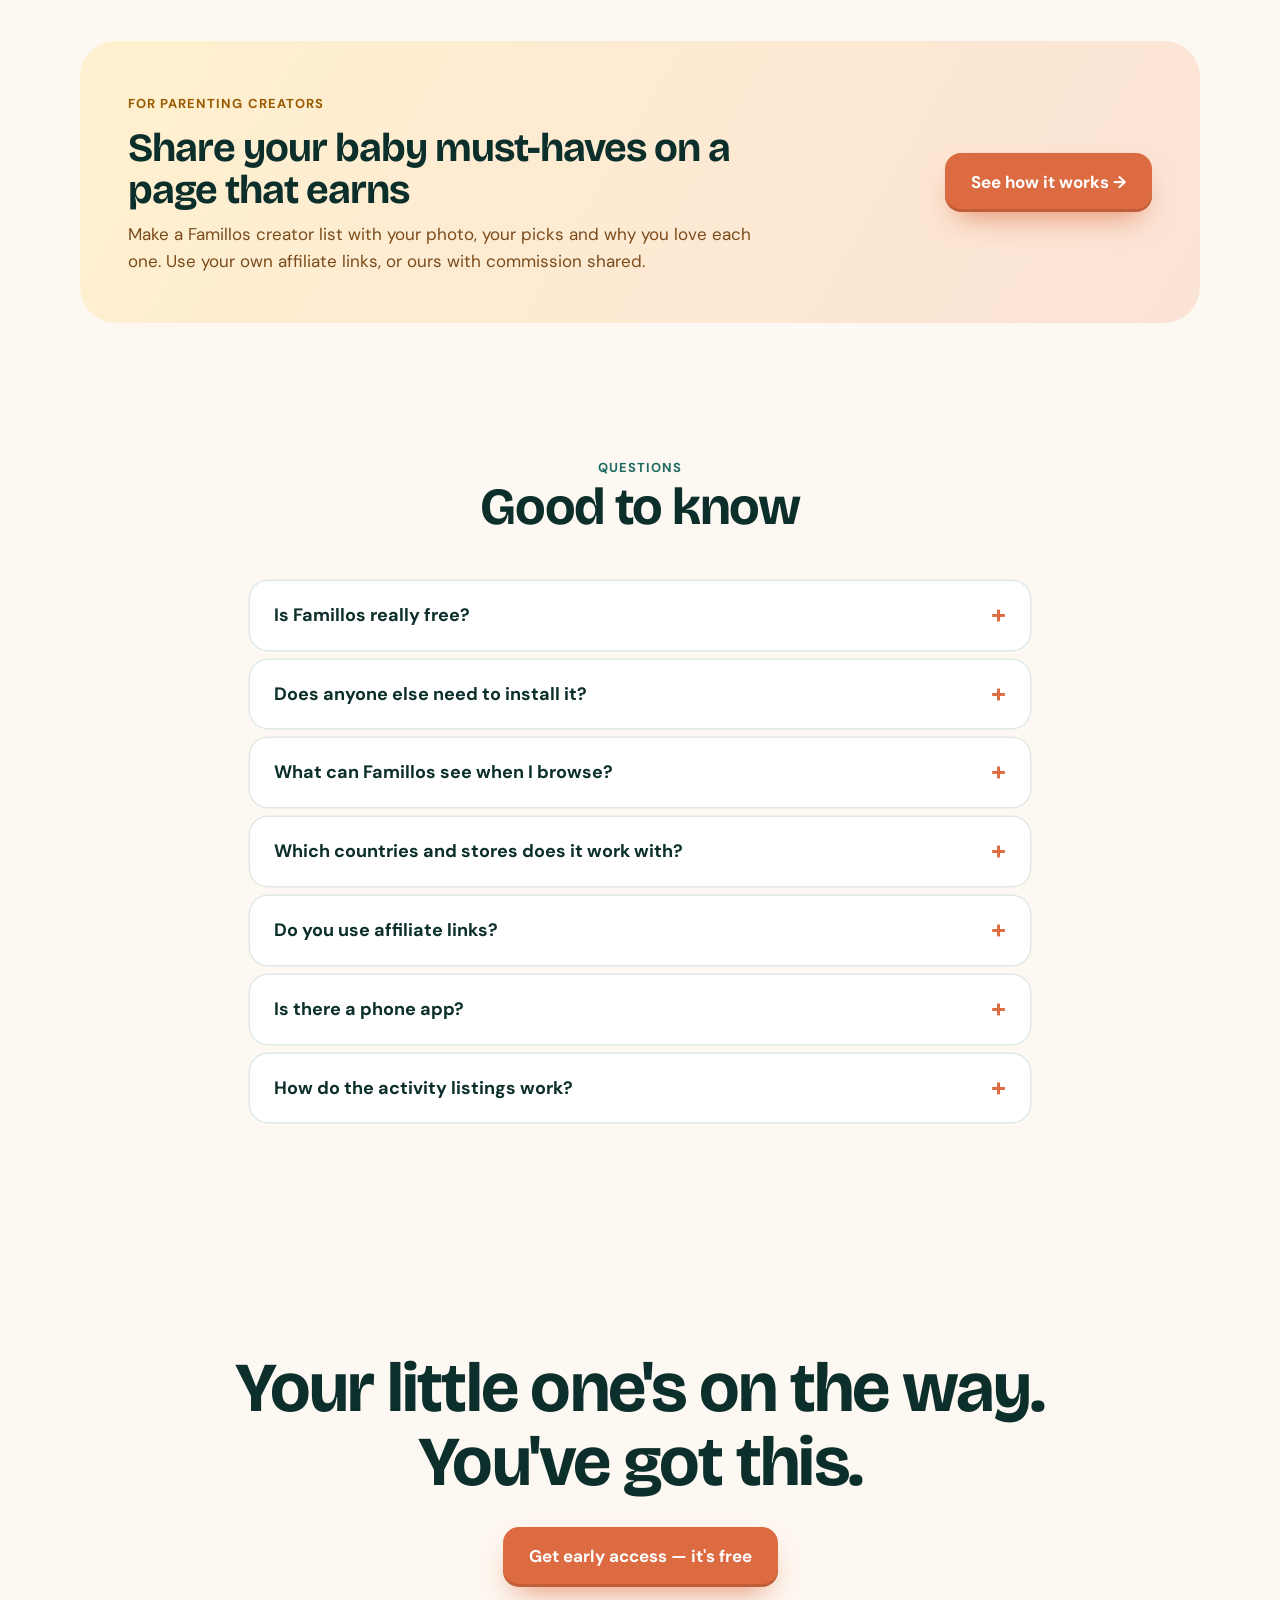
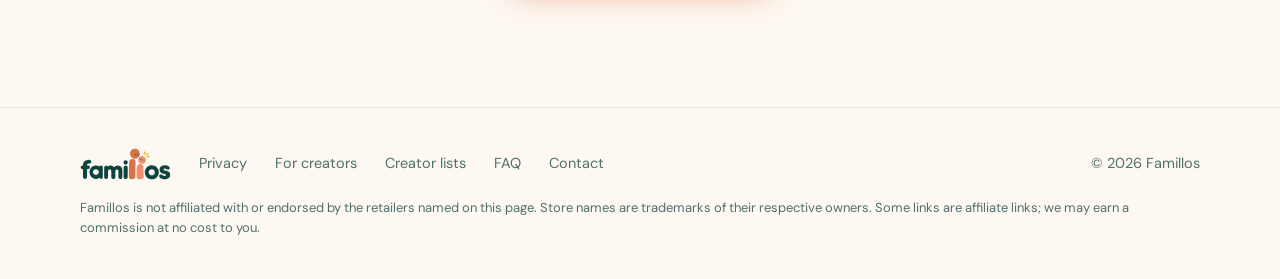
==== commit a4a473f1: "Add files via upload" ====
--- a/website/index.html
+++ b/website/index.html
@@ -23,7 +23,7 @@
 
 <nav>
   <div class="wrap">
-    <a class="logo" href="/" aria-label="Famillos home"><img src="assets/logo.svg" alt="">famillos</a>
+    <a class="logo" href="/" aria-label="Famillos home"><img class="wm" src="assets/wordmark.svg" alt="famillos" width="140" height="49"></a>
     <div class="links"><a href="#features">Features</a><a href="#how">How it works</a><a href="#stages">Stages</a><a href="app/">Phone app</a><a href="creators.html">For creators</a><a href="#faq">FAQ</a></div>
     <a class="btn btn-main" data-install="nav" href="#" style="white-space:nowrap">Add to Chrome<span class="hide-sm">&nbsp;— free</span></a>
   </div>
@@ -33,7 +33,7 @@
   <div class="wrap hero-grid">
     <div>
       <span class="pill"><b>NEW</b> Spot price drops on baby gear you've saved</span>
-      <h1>Baby prep,<br><span class="hl">sorted.<svg viewBox="0 0 300 18" preserveAspectRatio="none"><path d="M3 13C60 4 160 2 297 9" stroke="#ffb22e" stroke-width="6" fill="none" stroke-linecap="round"/></svg></span></h1>
+      <h1>Baby prep,<br><span class="hl">sorted.<svg viewBox="0 0 300 18" preserveAspectRatio="none"><path d="M3 13C60 4 160 2 297 9" stroke="#f8b823" stroke-width="6" fill="none" stroke-linecap="round"/></svg></span></h1>
       <p class="lead">The free Chrome extension (and phone app) for baby prep. Clip products from any store, keep a baby budget or split costs with a co-parent, share the to-dos — and find soft play, swimming and baby classes near you.</p>
       <div class="cta-row">
         <a class="btn btn-main" data-install="hero" href="#"><span class="chrome"></span> Add to Chrome — it's free</a>
@@ -253,7 +253,7 @@
 
 <footer>
   <div class="wrap">
-    <a class="logo" href="/" style="font-size:18px"><img src="assets/logo.svg" alt="" style="width:28px;height:28px">famillos</a>
+    <a class="logo" href="/" aria-label="Famillos home"><img class="wm" src="assets/wordmark.svg" alt="famillos" width="110" height="39"></a>
     <a href="privacy.html">Privacy</a>
     <a href="creators.html">For creators</a>
     <a href="lists.html">Creator lists</a>
--- a/website/assets/site.css
+++ b/website/assets/site.css
@@ -1,7 +1,7 @@
     :root {
-      --ink: #0f2e38; --muted: #536f7a; --line: #dcebee; --bg: #fdf8f1; --white: #fff;
-      --teal-900: #1d5266; --teal: #2e7590; --teal-2: #3d97a6; --sage: #86bcb5; --sky: #bfe3e8;
-      --coral: #ff6f5b; --peach: #ffe2d9; --sun: #ffb22e; --butter: #fff1cf; --mint: #16a67a; --mintbg: #d9f4ea; --lilac: #7d6bf0; --lilacbg: #e9e5ff;
+      --ink: #0c2f2b; --muted: #52706b; --line: #dfeae6; --bg: #fdf8f1; --white: #fff;
+      --teal-900: #0e433f; --teal: #1d6b62; --teal-2: #2f8f84; --sage: #86bcb5; --sky: #bfe3e8;
+      --coral: #dc6b42; --peach: #fbe3d6; --sun: #f8b823; --butter: #fff1cf; --mint: #16a67a; --mintbg: #d9f4ea; --lilac: #7d6bf0; --lilacbg: #e9e5ff;
       --display: "Bricolage Grotesque", ui-rounded, system-ui, sans-serif;
       --body: "DM Sans", system-ui, -apple-system, "Segoe UI", sans-serif;
     }
@@ -20,8 +20,8 @@
 
     .btn { display: inline-flex; align-items: center; gap: 10px; padding: 16px 26px; border-radius: 16px; font-weight: 700; font-size: 17px; text-decoration: none; border: 0; cursor: pointer; transition: transform .15s, box-shadow .15s; font-family: var(--body); }
     .btn:hover { transform: translateY(-2px); }
-    .btn-main { background: var(--coral); color: #fff; box-shadow: 0 14px 30px -12px rgba(255, 111, 91, .8), inset 0 -3px 0 rgba(0,0,0,.12); }
-    .btn-main:hover { box-shadow: 0 20px 36px -12px rgba(255, 111, 91, .9), inset 0 -3px 0 rgba(0,0,0,.12); }
+    .btn-main { background: var(--coral); color: #fff; box-shadow: 0 14px 30px -12px rgba(220, 107, 66, .8), inset 0 -3px 0 rgba(0,0,0,.12); }
+    .btn-main:hover { box-shadow: 0 20px 36px -12px rgba(220, 107, 66, .9), inset 0 -3px 0 rgba(0,0,0,.12); }
     .btn-ghost { background: var(--white); color: var(--ink); box-shadow: 0 0 0 1.5px var(--line); }
     .chrome { width: 22px; height: 22px; border-radius: 50%; background: conic-gradient(#ea4335 0 33%, #fbbc05 0 66%, #34a853 0); position: relative; flex: none; }
     .chrome::after { content: ""; position: absolute; inset: 6px; border-radius: 50%; background: #4285f4; box-shadow: 0 0 0 2.5px #fff; }
@@ -31,6 +31,8 @@
     nav .wrap { display: flex; align-items: center; gap: 28px; height: 72px; }
     .logo { display: flex; align-items: center; gap: 10px; font-family: "Fredoka", var(--display); font-weight: 600; font-size: 25px; letter-spacing: -.01em; text-decoration: none; color: var(--teal-900); }
     .logo img { width: 36px; height: 36px; }
+    .logo img.wm { width: auto; height: 40px; }
+    footer .logo img.wm { height: 32px; }
     nav .links { display: flex; gap: 24px; margin-left: auto; font-weight: 500; font-size: 15px; }
     nav .links a { text-decoration: none; color: var(--muted); }
     nav .links a:hover { color: var(--ink); }
@@ -55,7 +57,7 @@
 
     /* browser mockup */
     .stage { position: relative; }
-    .browser { background: var(--white); border-radius: 22px; box-shadow: 0 40px 80px -30px rgba(15, 46, 56, .45), 0 0 0 1px rgba(15,46,56,.06); overflow: hidden; transform: rotate(1.2deg); }
+    .browser { background: var(--white); border-radius: 22px; box-shadow: 0 40px 80px -30px rgba(12, 47, 43, .45), 0 0 0 1px rgba(12, 47, 43,.06); overflow: hidden; transform: rotate(1.2deg); }
     .bar { display: flex; align-items: center; gap: 8px; padding: 12px 16px; background: #f1f5f6; }
     .bar i { width: 11px; height: 11px; border-radius: 50%; background: #ff5f57; } .bar i:nth-child(2) { background: #febc2e; } .bar i:nth-child(3) { background: #28c840; }
     .url { flex: 1; margin-left: 10px; background: var(--white); border-radius: 8px; padding: 5px 12px; font-size: 12.5px; color: var(--muted); }
@@ -67,7 +69,7 @@
     .add-cart { height: 40px; border-radius: 99px; background: #cc0000; opacity: .85; }
     .panel { border-left: 1px solid var(--line); overflow: hidden; background: #eef5f6; }
     .panel img { width: 100%; }
-    .sticker { position: absolute; background: var(--white); border-radius: 16px; padding: 12px 14px; display: flex; gap: 10px; align-items: center; box-shadow: 0 18px 40px -16px rgba(15,46,56,.4); font-size: 14px; animation: float 5s ease-in-out infinite; }
+    .sticker { position: absolute; background: var(--white); border-radius: 16px; padding: 12px 14px; display: flex; gap: 10px; align-items: center; box-shadow: 0 18px 40px -16px rgba(12, 47, 43,.4); font-size: 14px; animation: float 5s ease-in-out infinite; }
     .sticker .e { width: 36px; height: 36px; border-radius: 11px; display: grid; place-items: center; font-size: 18px; }
     .sticker small { display: block; color: var(--muted); font-size: 12px; }
     .s1 { left: -34px; top: 90px; } .s2 { right: -22px; bottom: 40px; animation-delay: -2.5s; } .s3 { left: 20px; bottom: -28px; animation-delay: -1.2s; }
@@ -93,7 +95,7 @@
     .feat li::before { content: ""; width: 22px; height: 22px; flex: none; border-radius: 7px; background: var(--c) url("data:image/svg+xml,%3Csvg xmlns='http://www.w3.org/2000/svg' viewBox='0 0 24 24' fill='none' stroke='white' stroke-width='3' stroke-linecap='round' stroke-linejoin='round'%3E%3Cpath d='m5 12.5 4.5 4.5L19 7.5'/%3E%3C/svg%3E") center/14px no-repeat; margin-top: 3px; }
     .tag { display: inline-block; padding: 6px 12px; border-radius: 99px; font-weight: 700; font-size: 13px; background: var(--bg2); color: var(--c); }
     .shot { border-radius: 30px; padding: 34px 34px 0; background: var(--bg2); display: flex; justify-content: center; overflow: hidden; height: 520px; position: relative; }
-    .shot img { width: 320px; border-radius: 24px 24px 0 0; box-shadow: 0 30px 60px -24px rgba(15,46,56,.45); }
+    .shot img { width: 320px; border-radius: 24px 24px 0 0; box-shadow: 0 30px 60px -24px rgba(12, 47, 43,.45); }
     .c-coral { --c: var(--coral); --bg2: var(--peach); } .c-teal { --c: var(--teal); --bg2: #d6eef1; }
     .c-pink { --c: #d63f7f; --bg2: #fde3ee; }
     .duo { display: grid; grid-template-columns: repeat(3, 1fr); gap: 18px; }
@@ -106,7 +108,7 @@
 
     /* steps */
     .steps-sec { background: var(--teal-900); color: #fff; border-radius: 40px; margin: 0 14px; position: relative; overflow: hidden; }
-    .steps-sec::after { content: ""; position: absolute; width: 500px; height: 500px; border-radius: 50%; right: -160px; top: -200px; background: radial-gradient(circle, rgba(61,151,166,.6), transparent 70%); }
+    .steps-sec::after { content: ""; position: absolute; width: 500px; height: 500px; border-radius: 50%; right: -160px; top: -200px; background: radial-gradient(circle, rgba(47,143,132,.6), transparent 70%); }
     .steps-sec .eyebrow { color: var(--sage); }
     .steps-sec .lead { color: #b9d6dc; }
     .steps { display: grid; grid-template-columns: repeat(3, 1fr); gap: 22px; margin-top: 56px; position: relative; z-index: 1; }
@@ -131,7 +133,7 @@
     @media (max-width: 760px) { .compare { grid-template-columns: 1fr; } }
     .col { border-radius: 26px; padding: 32px; }
     .col.before { background: #f1f1ee; color: #6b6b66; }
-    .col.after { background: linear-gradient(140deg, #2e7590, #3d97a6); color: #fff; }
+    .col.after { background: linear-gradient(140deg, #1d6b62, #2f8f84); color: #fff; }
     .col h3 { font-size: 26px; margin-bottom: 18px; }
     .col li { list-style: none; padding: 10px 0; border-top: 1px solid rgba(0,0,0,.07); display: flex; gap: 10px; }
     .col.after li { border-color: rgba(255,255,255,.15); }
@@ -170,7 +172,7 @@
     @media (prefers-reduced-motion: reduce) { .reveal { opacity: 1; transform: none; } .sticker { animation: none; } html { scroll-behavior: auto; } }
 
     .c-rose { --c: #c2410c; --bg2: #ffe4dc; }
-    .creator-band { background: linear-gradient(120deg, #fff1cf, #ffe2d9); border-radius: 36px; padding: 48px; display: flex; gap: 32px; align-items: center; justify-content: space-between; flex-wrap: wrap; }
+    .creator-band { background: linear-gradient(120deg, #fff1cf, #fbe3d6); border-radius: 36px; padding: 48px; display: flex; gap: 32px; align-items: center; justify-content: space-between; flex-wrap: wrap; }
     .creator-band > div { max-width: 640px; }
     .creator-band h2 { font-size: clamp(28px, 3.6vw, 40px); margin: 10px 0; }
     .creator-band p { color: #7a4a1a; }
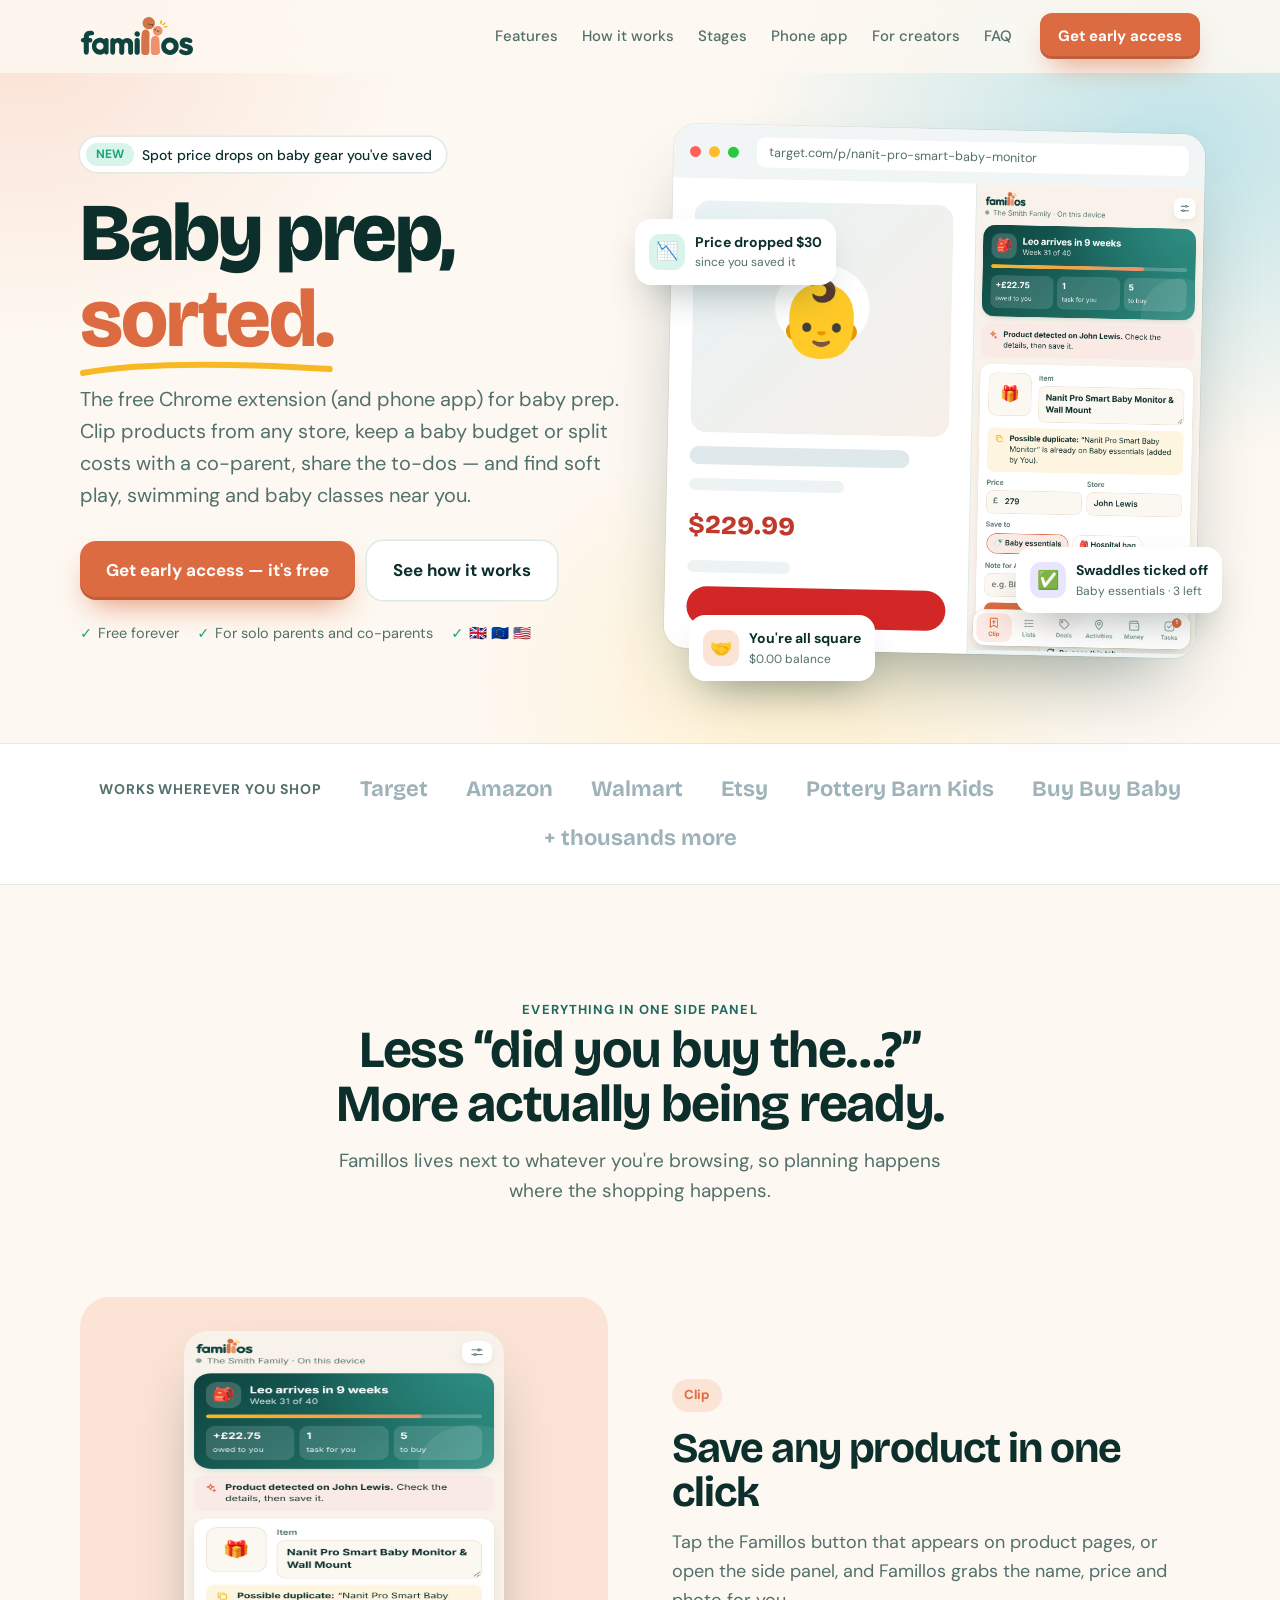
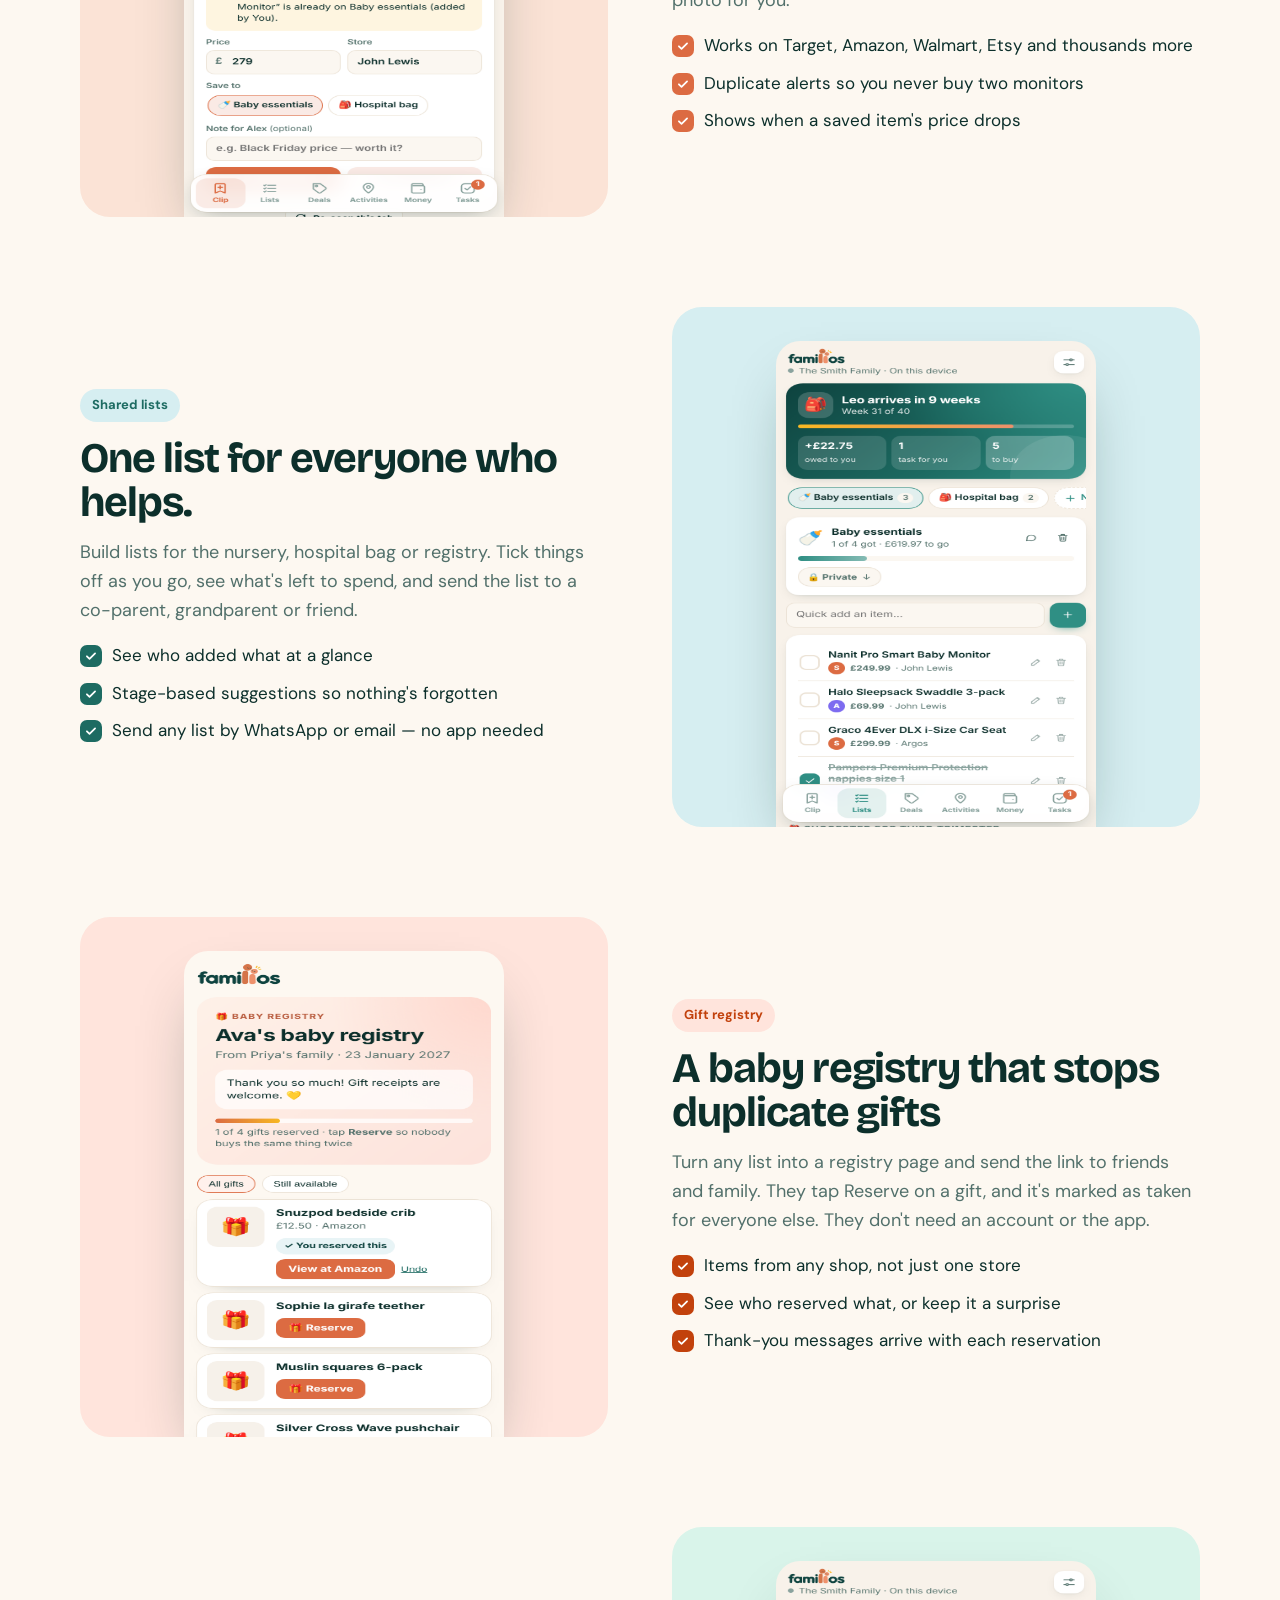
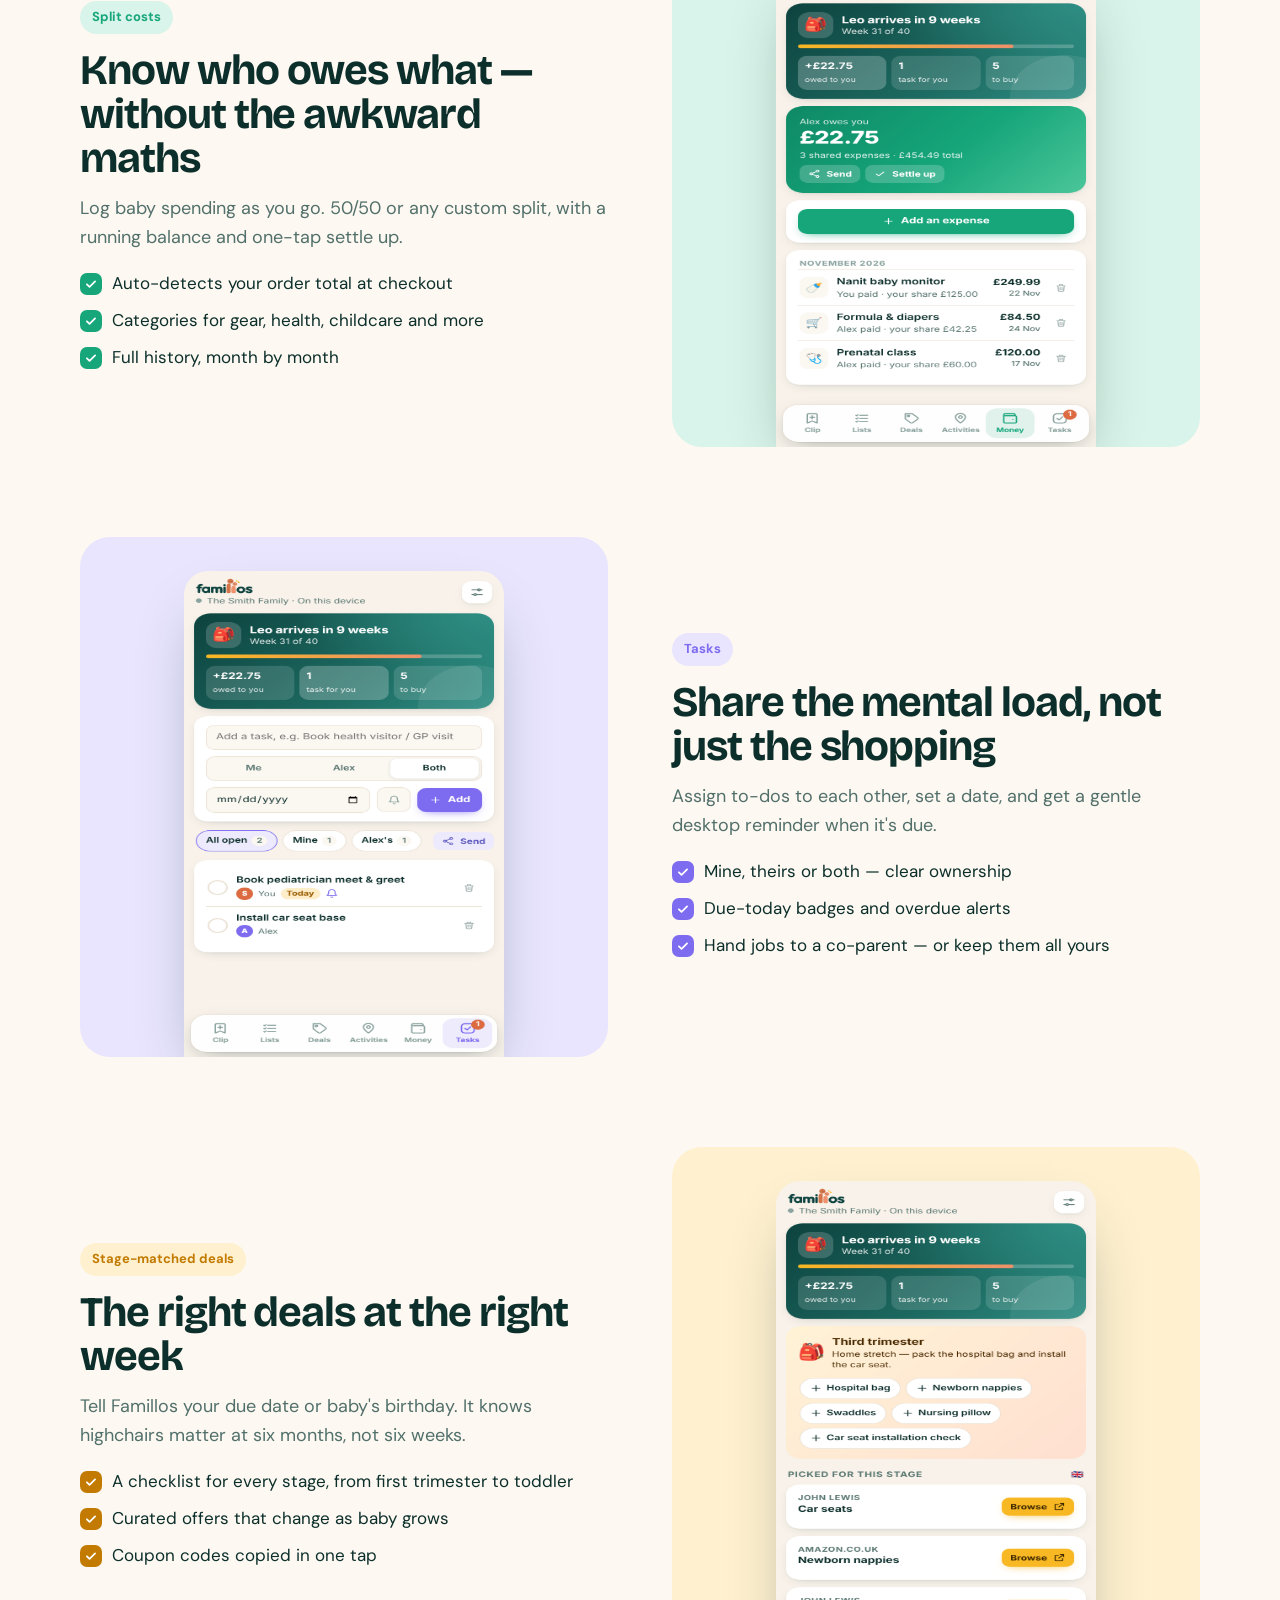
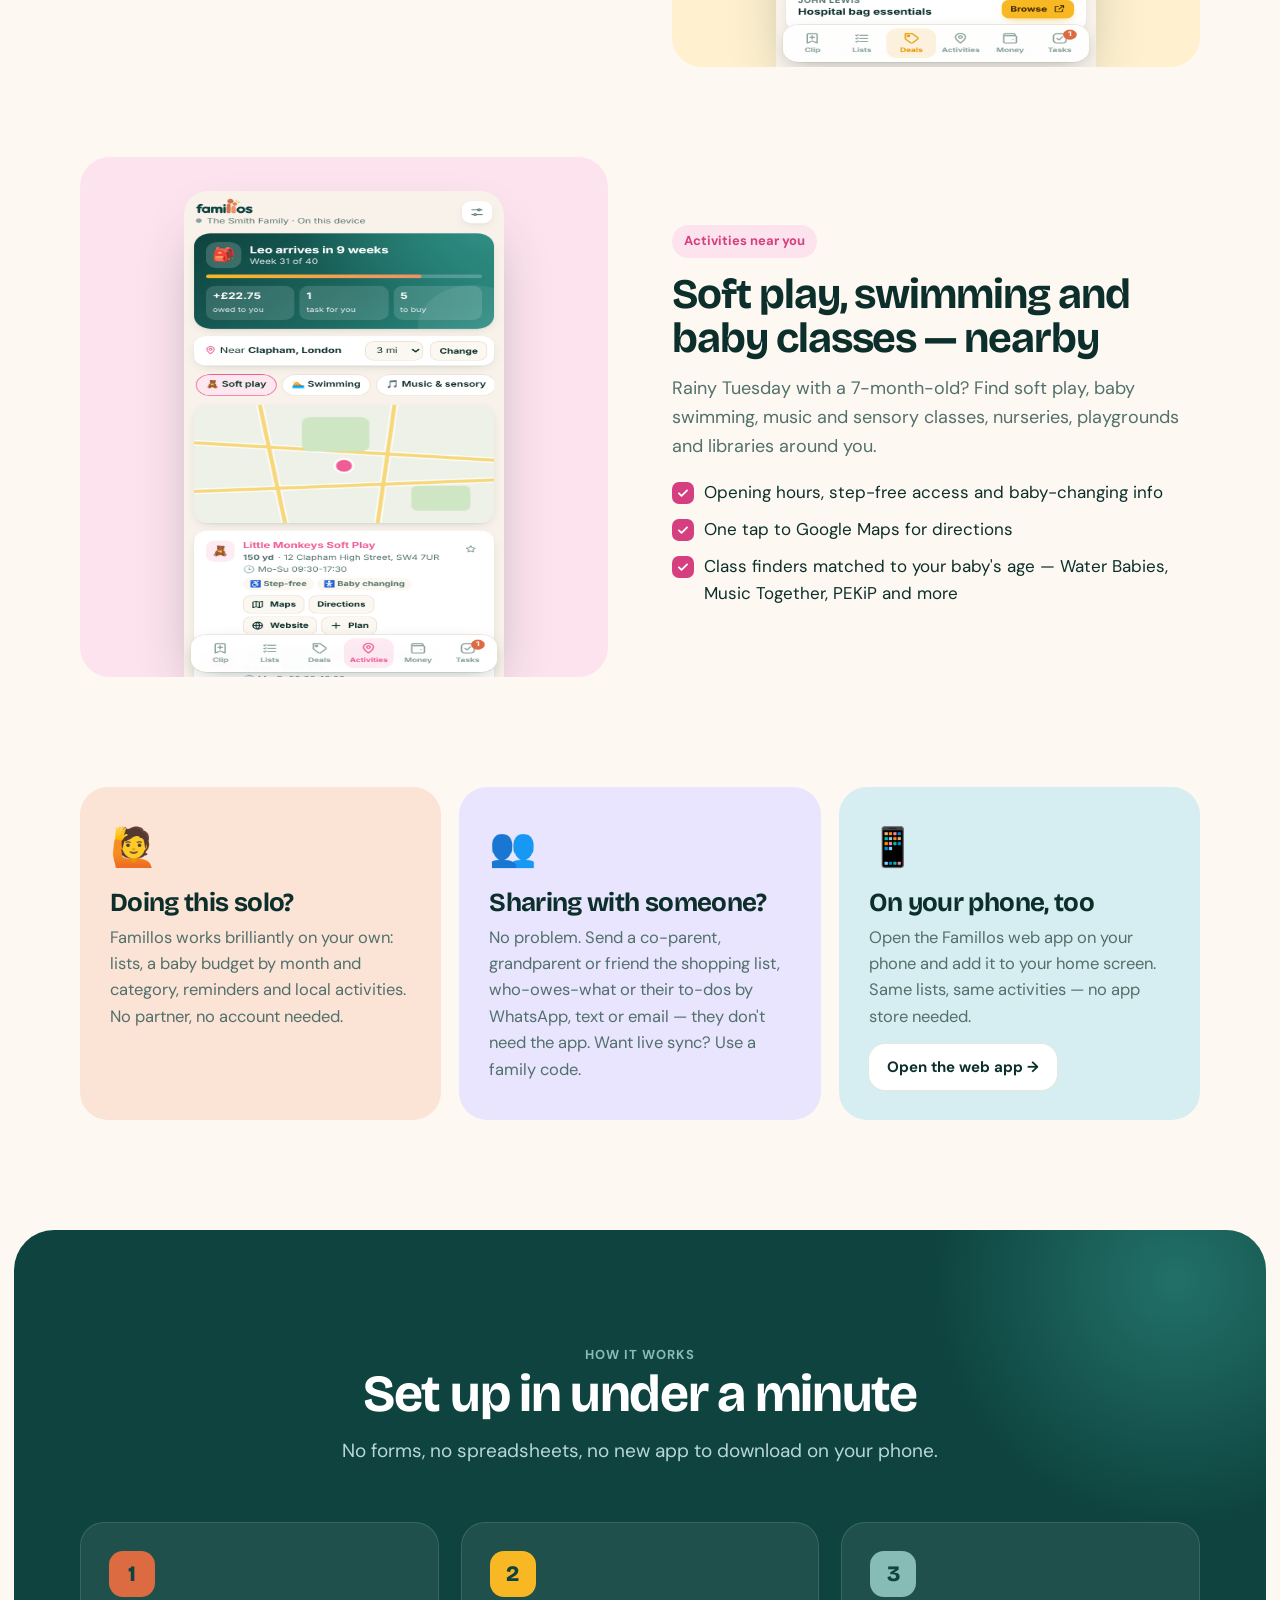
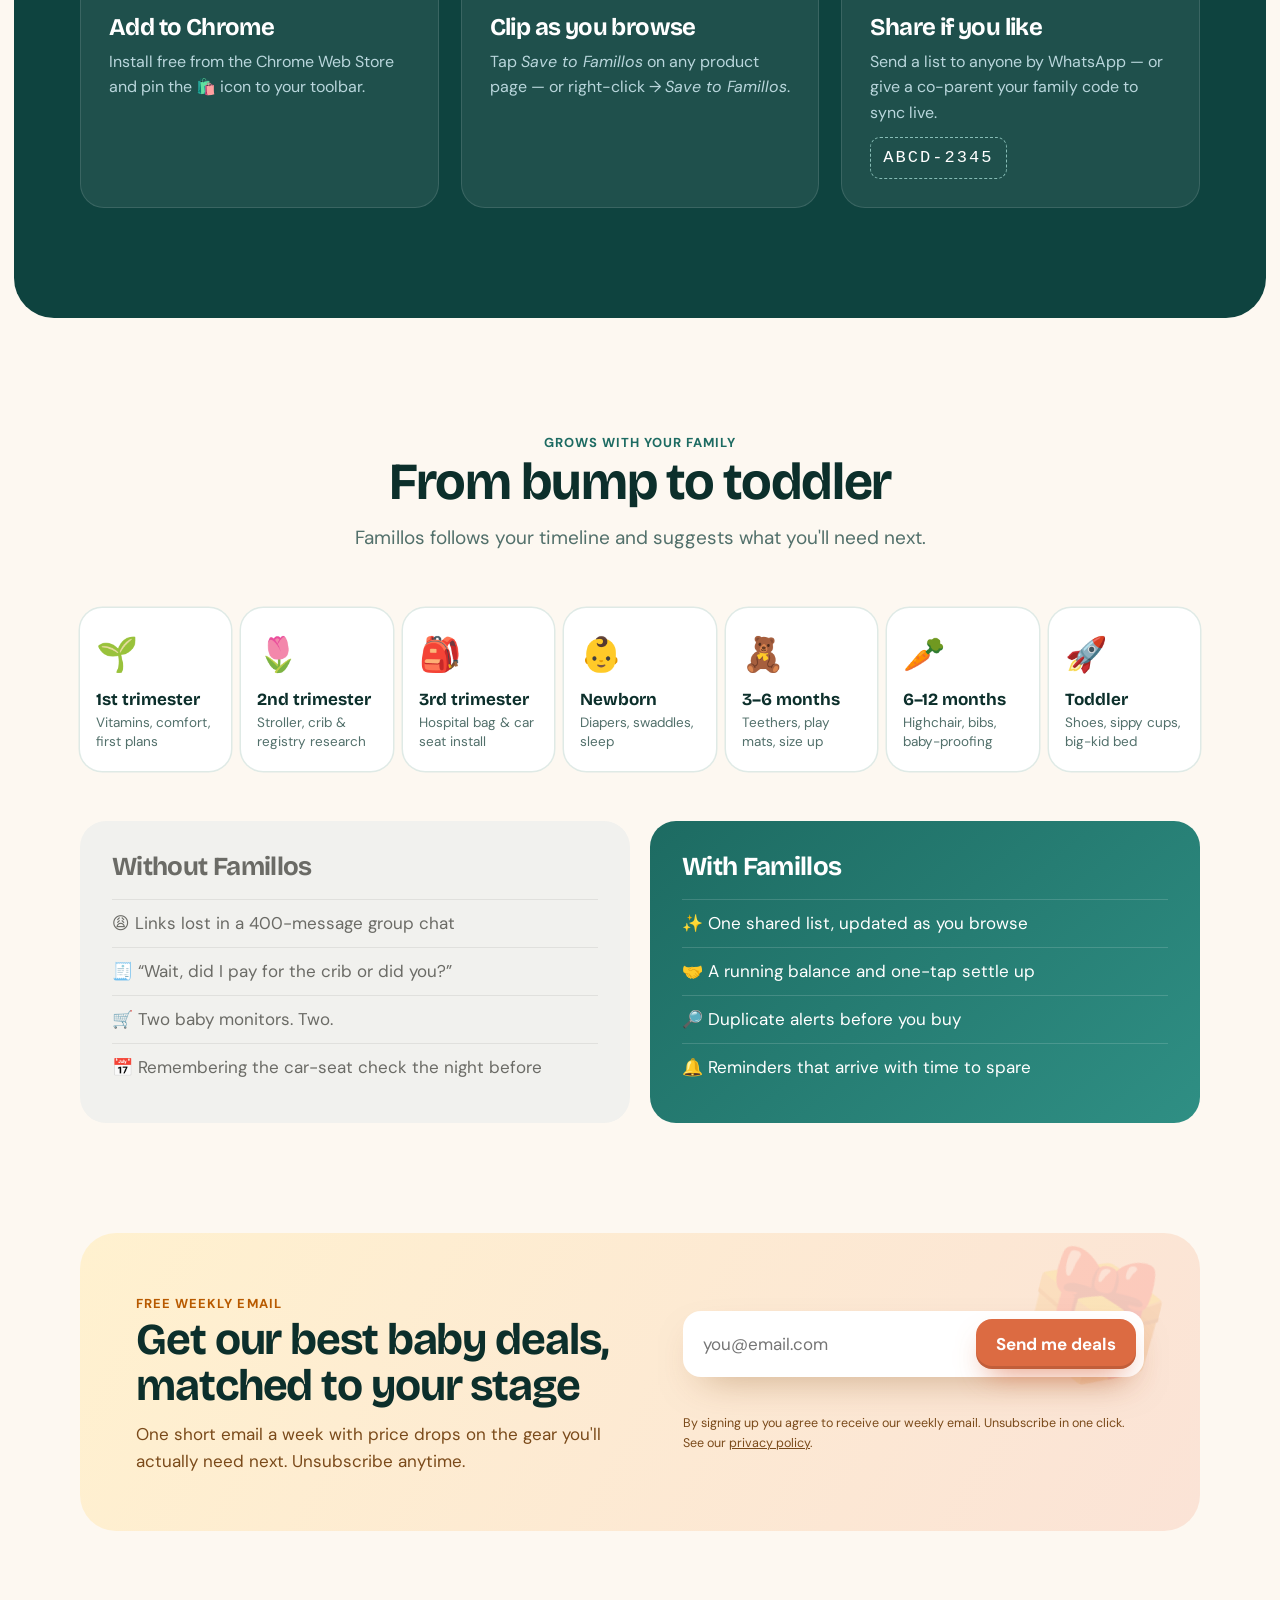
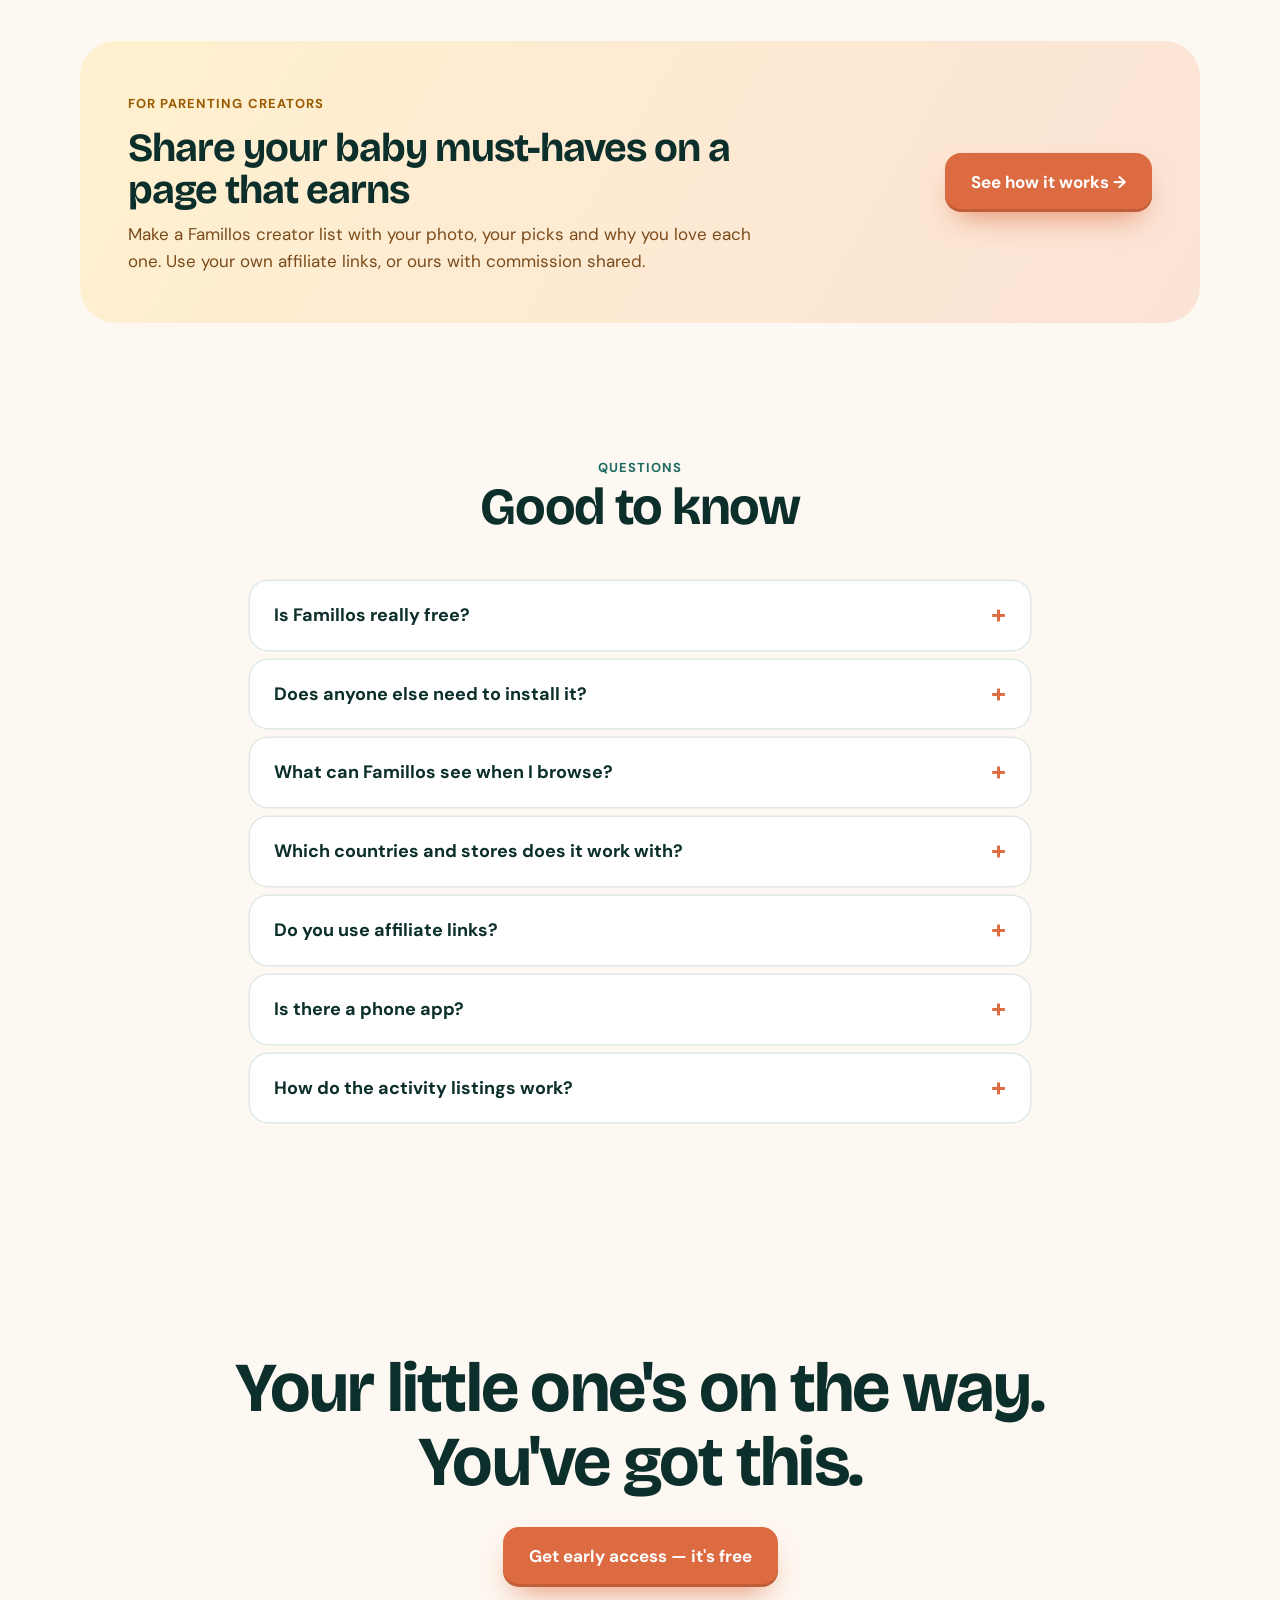
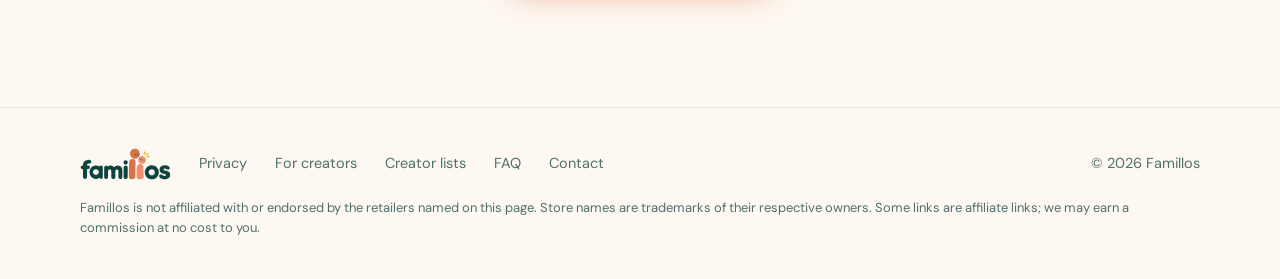
==== commit 5ed0268c: "Add files via upload" ====
--- a/website/index.html
+++ b/website/index.html
@@ -79,7 +79,7 @@
       <div class="copy">
         <span class="tag">Clip</span>
         <h3>Save any product in one click</h3>
-        <p>Open the panel on any product page and Famillos grabs the name, price and photo for you.</p>
+        <p>Tap the Famillos button that appears on product pages, or open the side panel, and Famillos grabs the name, price and photo for you.</p>
         <ul><li>Works on Target, Amazon, Walmart, Etsy and thousands more</li><li>Duplicate alerts so you never buy two monitors</li><li>Shows when a saved item's price drops</li></ul>
       </div>
       <div class="shot"><img src="assets/panel-clip.png" alt="Clipping a product" loading="lazy"></div>
@@ -166,7 +166,7 @@
     </div>
     <div class="steps">
       <div class="step reveal"><div class="n" style="background:var(--coral)">1</div><h3>Add to Chrome</h3><p>Install free from the Chrome Web Store and pin the 🛍️ icon to your toolbar.</p></div>
-      <div class="step reveal"><div class="n" style="background:var(--sun)">2</div><h3>Clip as you browse</h3><p>Click the icon on any product page — or right-click → <em>Save to Famillos</em>.</p></div>
+      <div class="step reveal"><div class="n" style="background:var(--sun)">2</div><h3>Clip as you browse</h3><p>Tap <em>Save to Famillos</em> on any product page — or right-click → <em>Save to Famillos</em>.</p></div>
       <div class="step reveal"><div class="n" style="background:var(--sage)">3</div><h3>Share if you like</h3><p>Send a list to anyone by WhatsApp — or give a co-parent your family code to sync live.</p><span class="code">ABCD-2345</span></div>
     </div>
   </div>
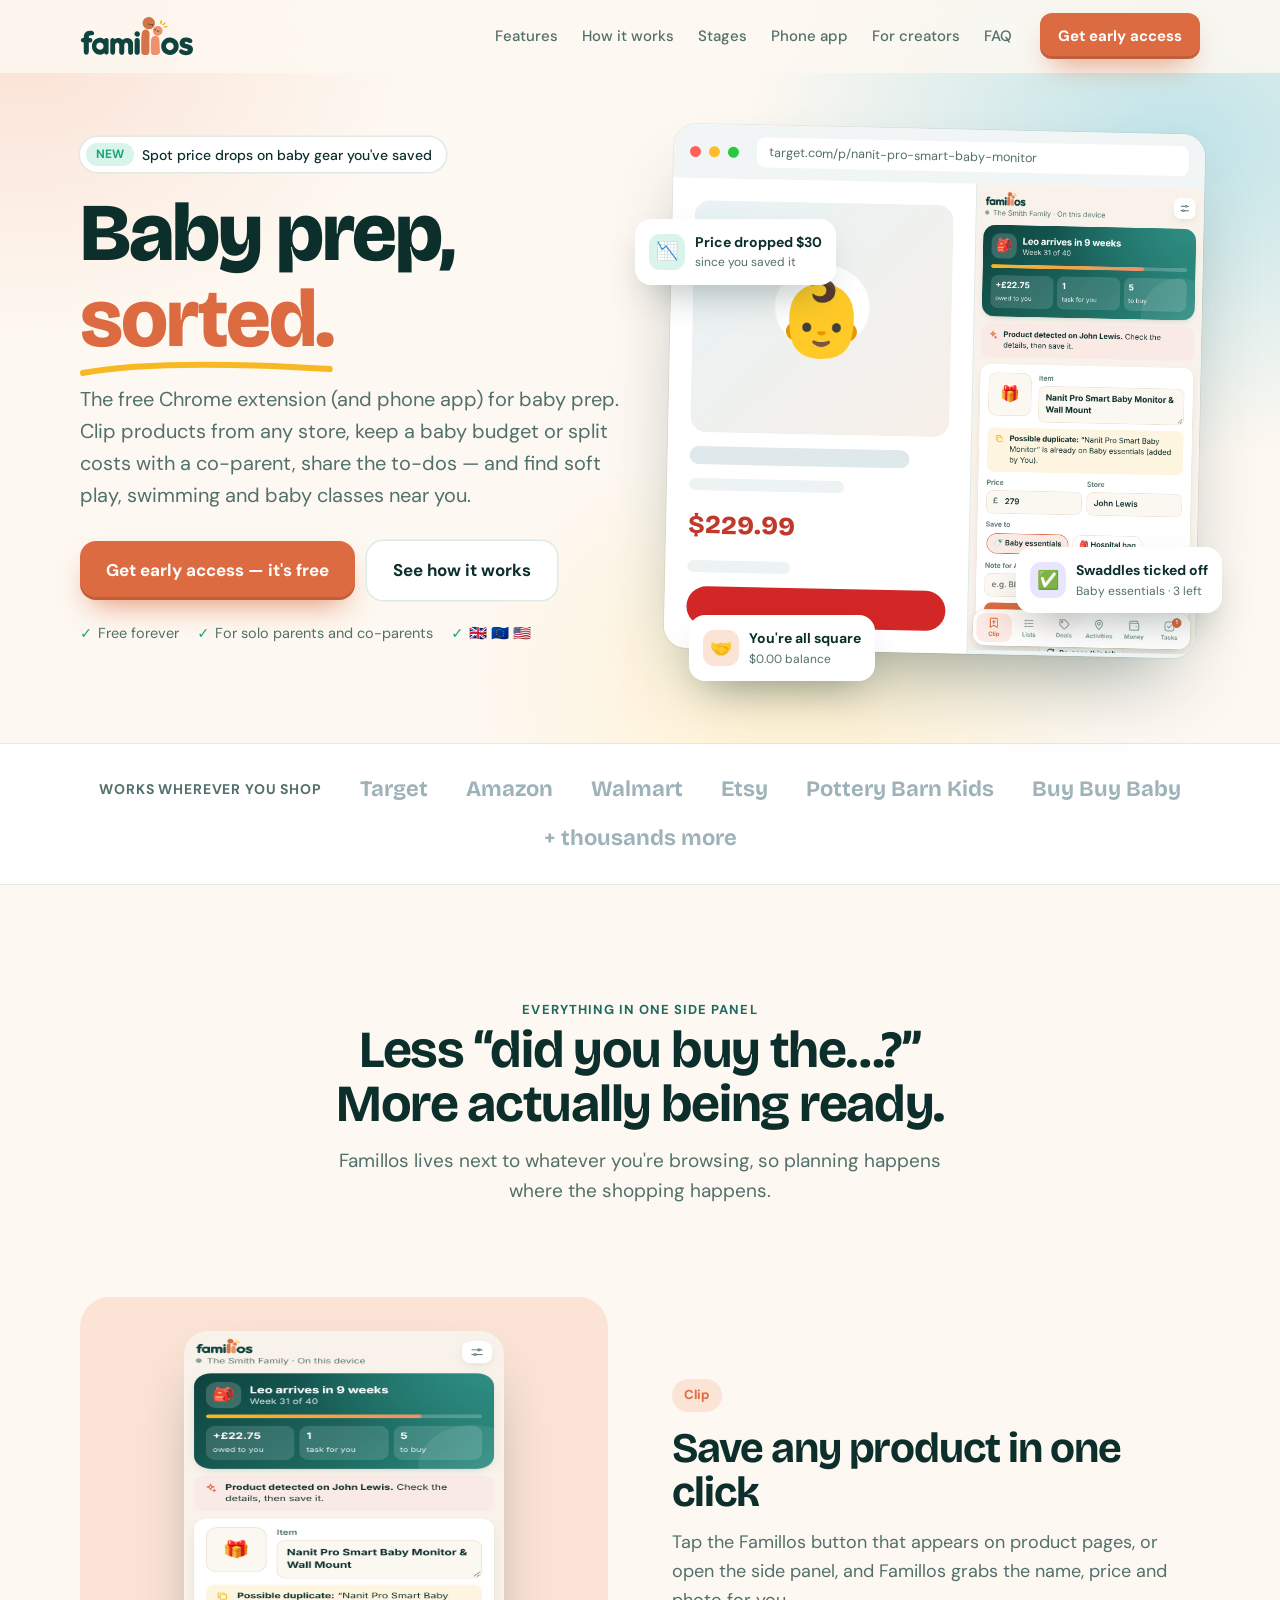
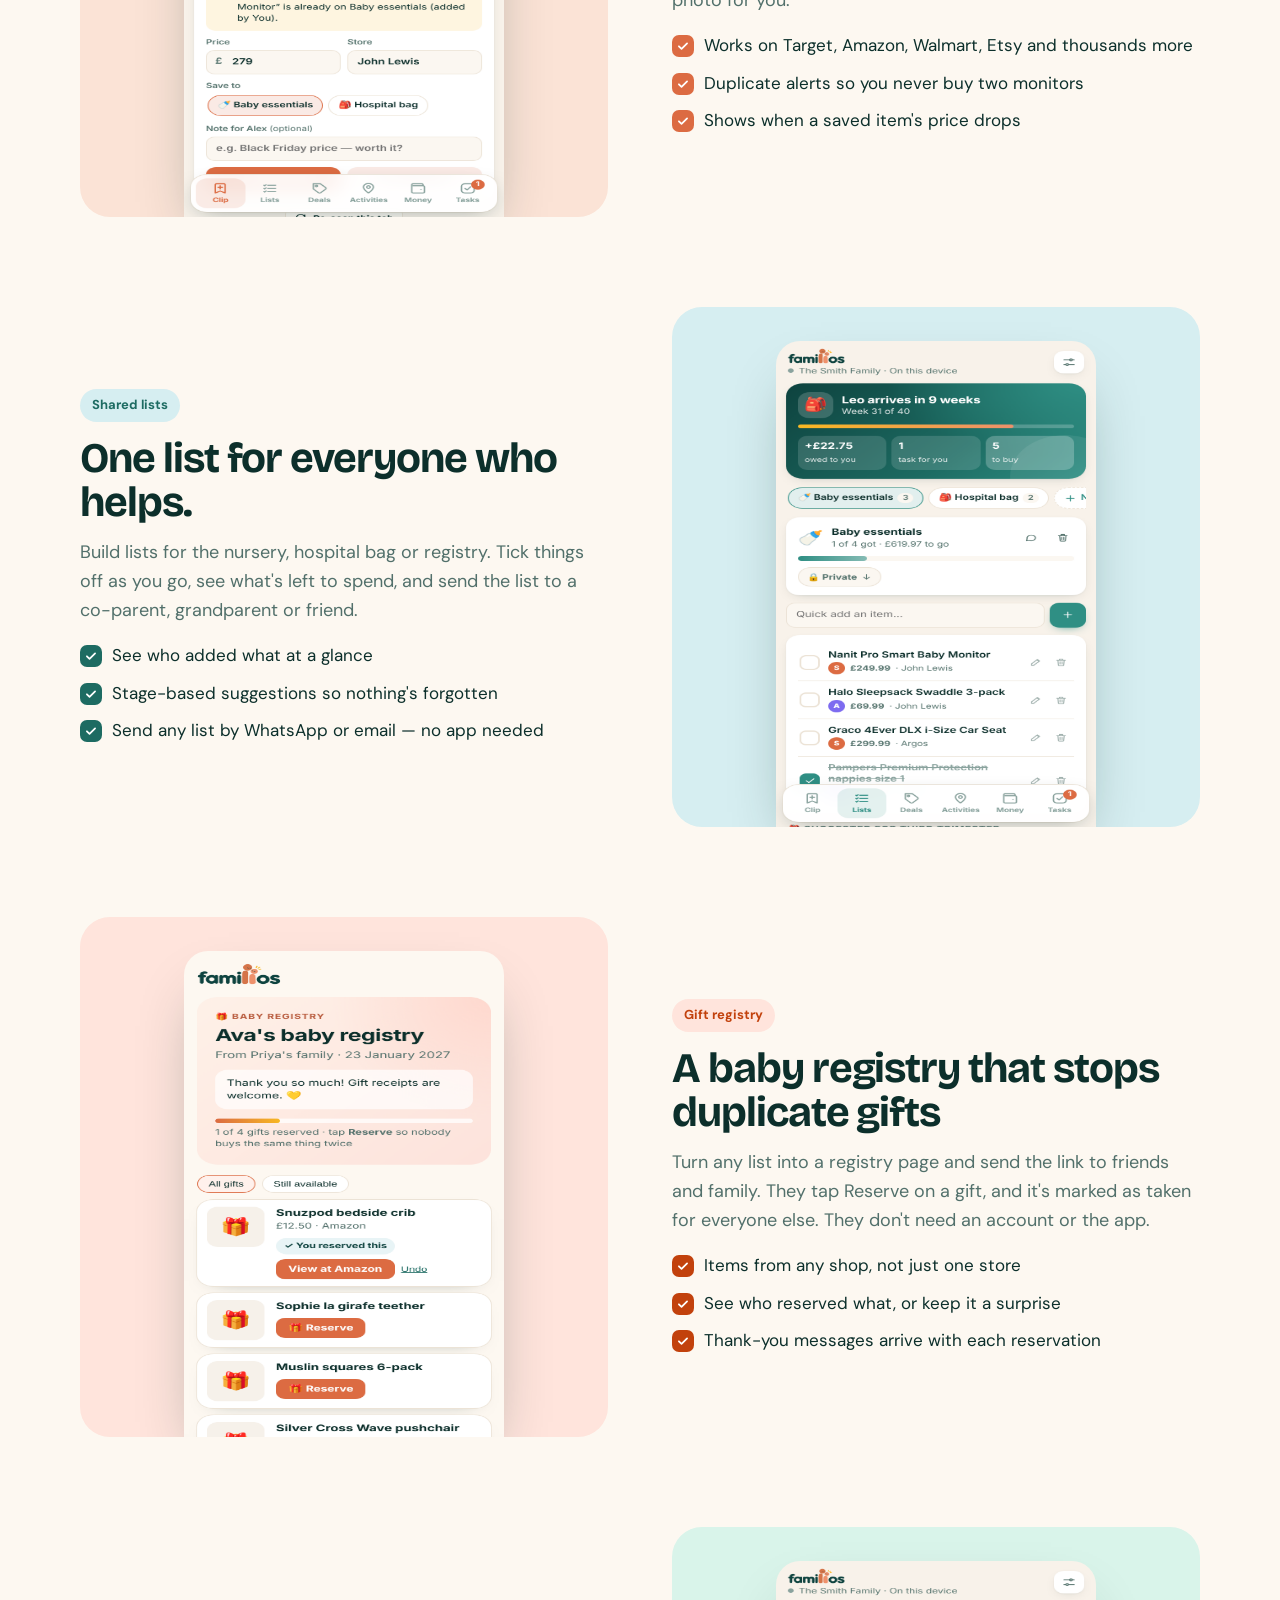
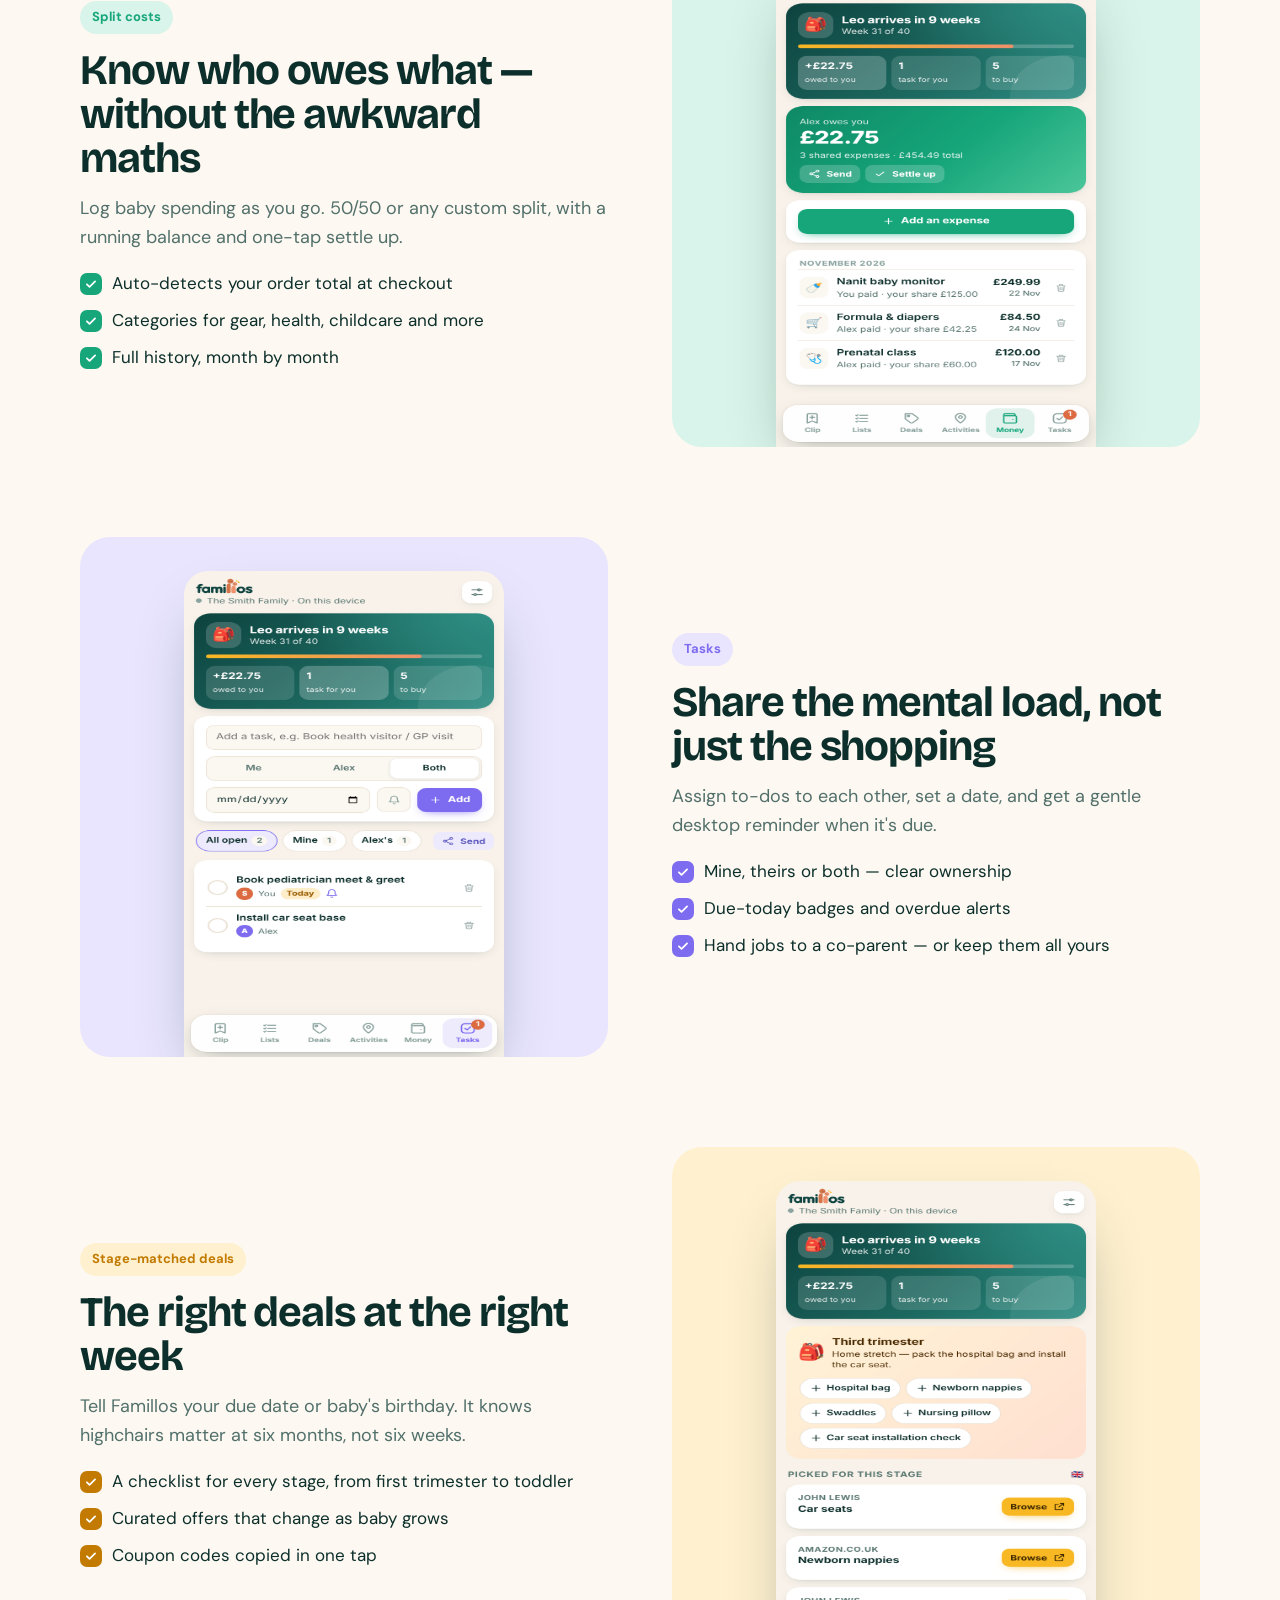
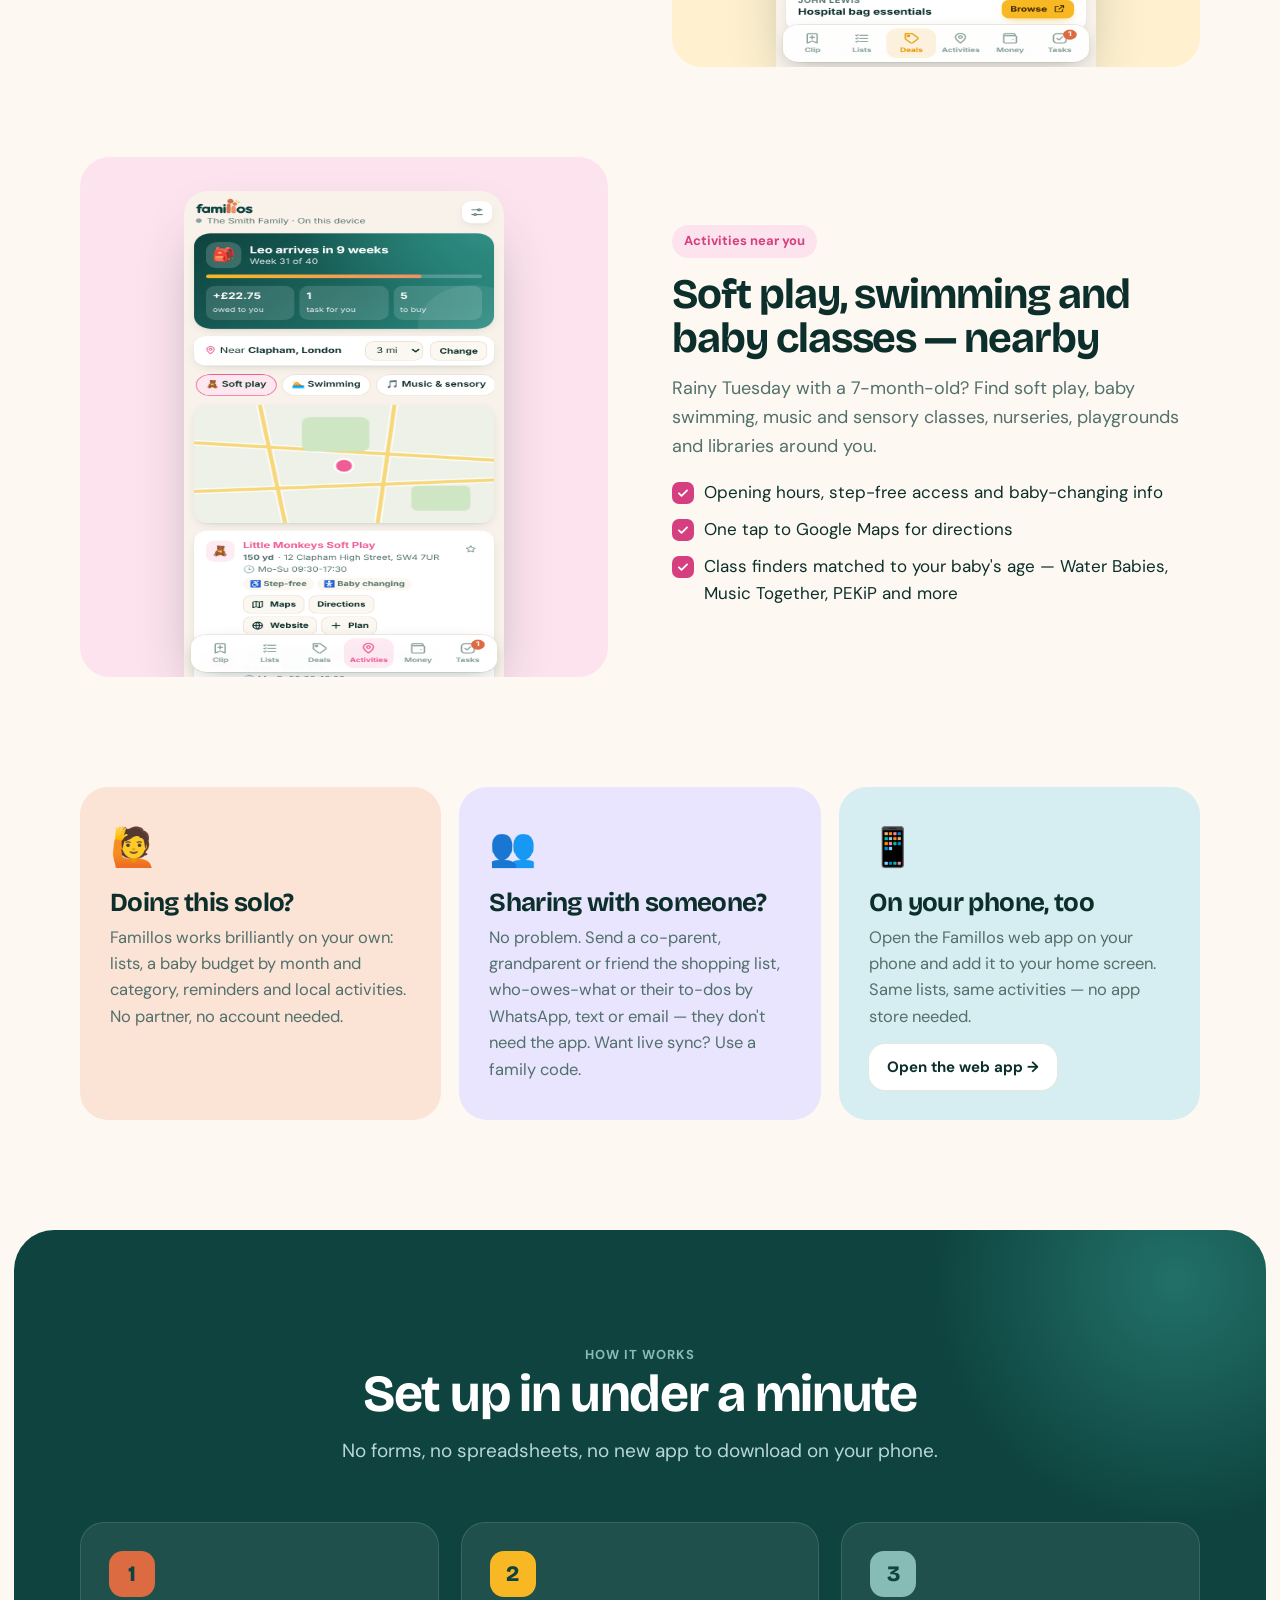
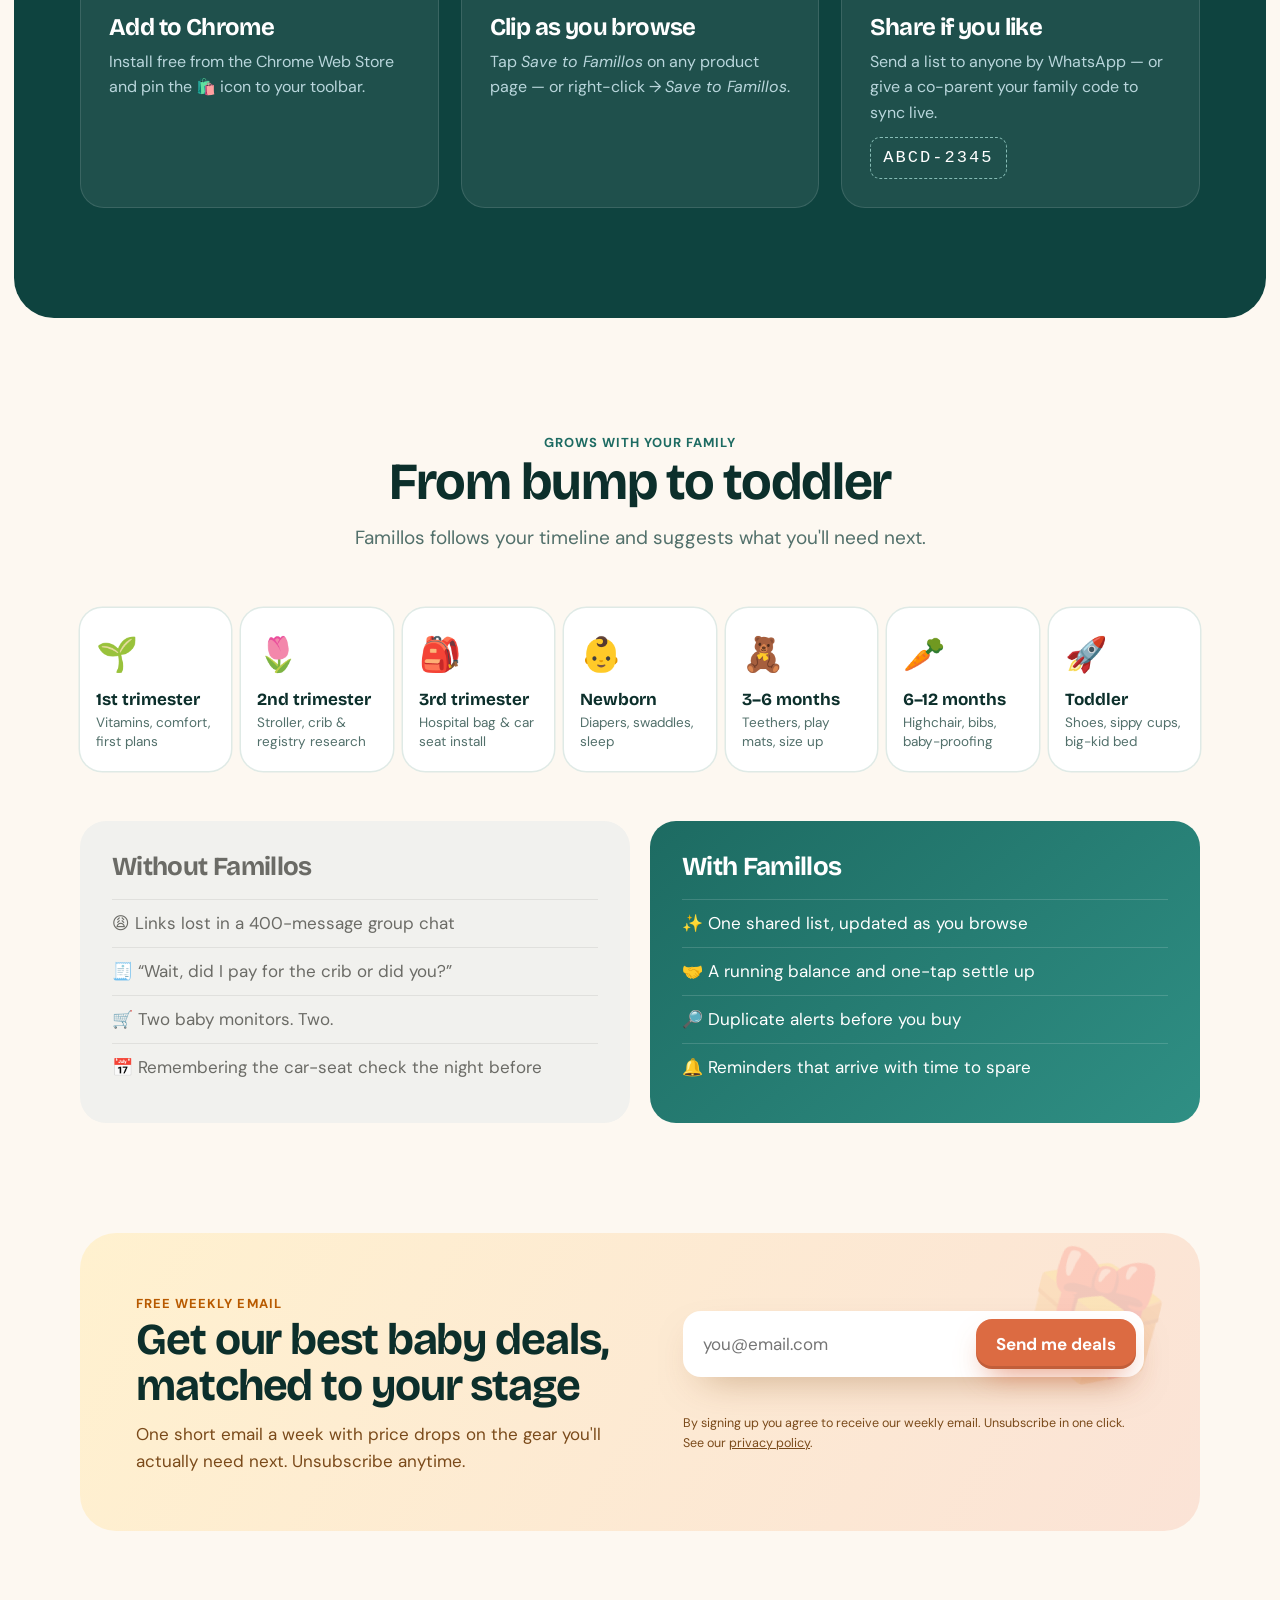
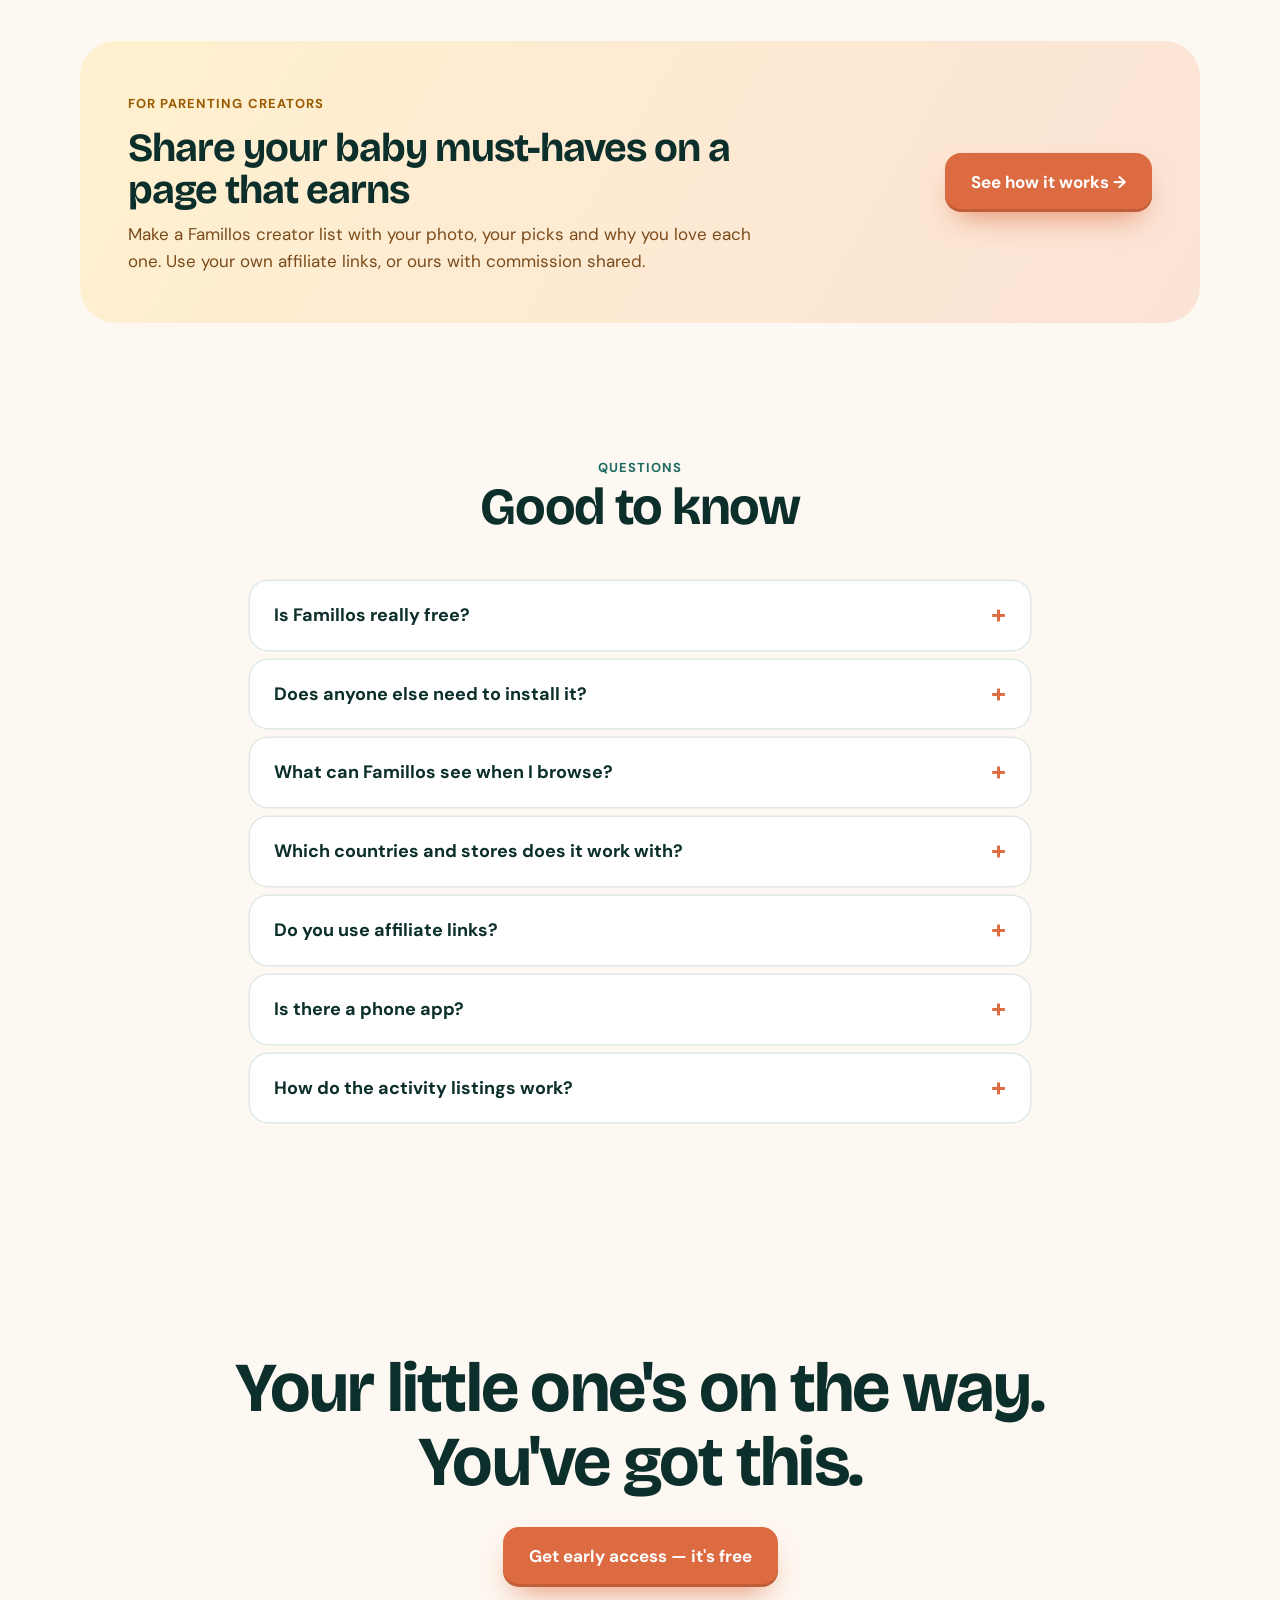
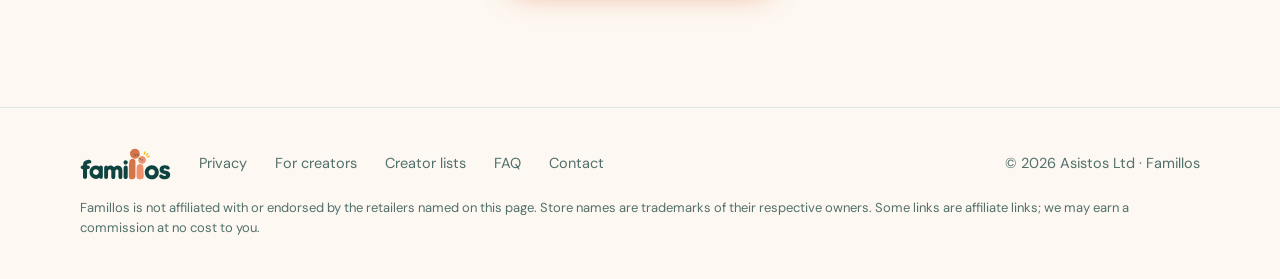
==== commit 90808e3a: "Add files via upload" ====
--- a/website/index.html
+++ b/website/index.html
@@ -259,7 +259,7 @@
     <a href="lists.html">Creator lists</a>
     <a href="#faq">FAQ</a>
     <a data-contact href="mailto:hello@famillos.com">Contact</a>
-    <span style="margin-left:auto">© <span id="yr"></span> Famillos</span>
+    <span style="margin-left:auto">© <span id="yr"></span> Asistos Ltd · Famillos</span>
     <p class="disc">Famillos is not affiliated with or endorsed by the retailers named on this page. Store names are trademarks of their respective owners. Some links are affiliate links; we may earn a commission at no cost to you.</p>
   </div>
 </footer>
